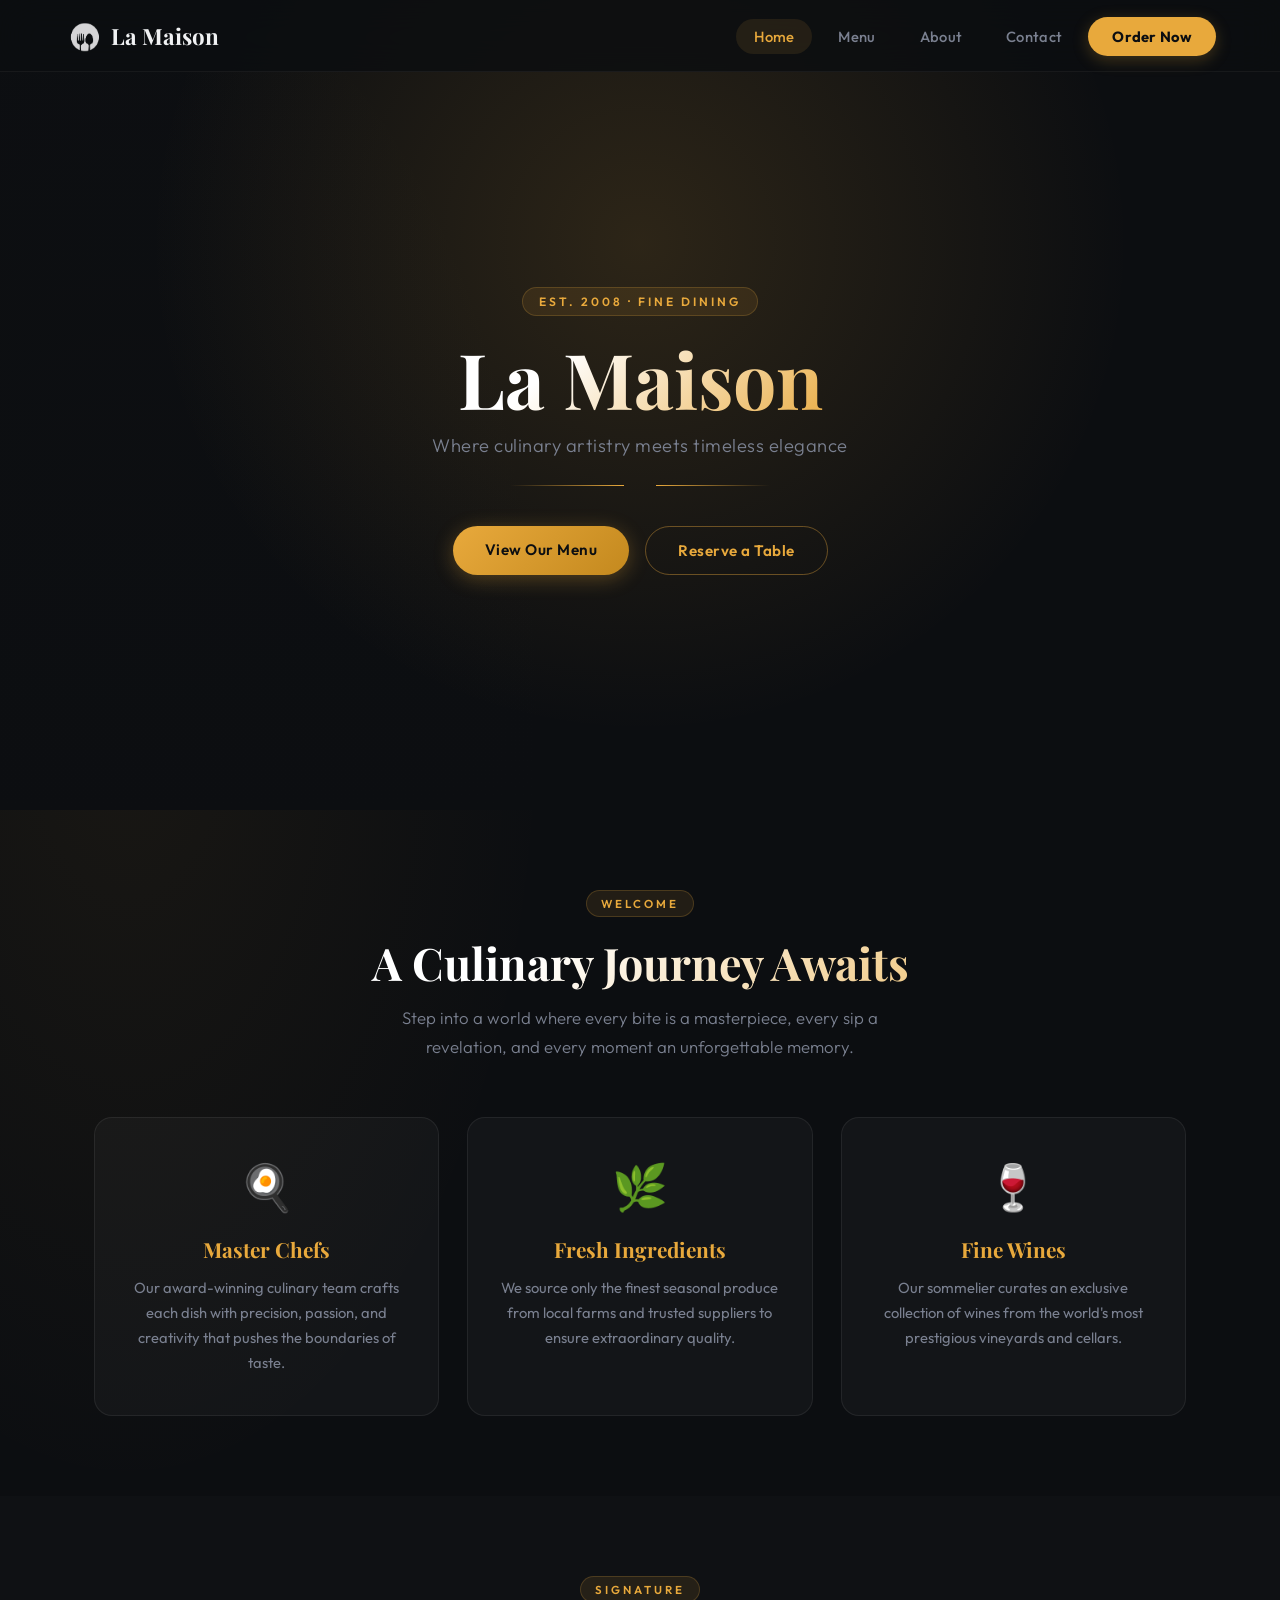
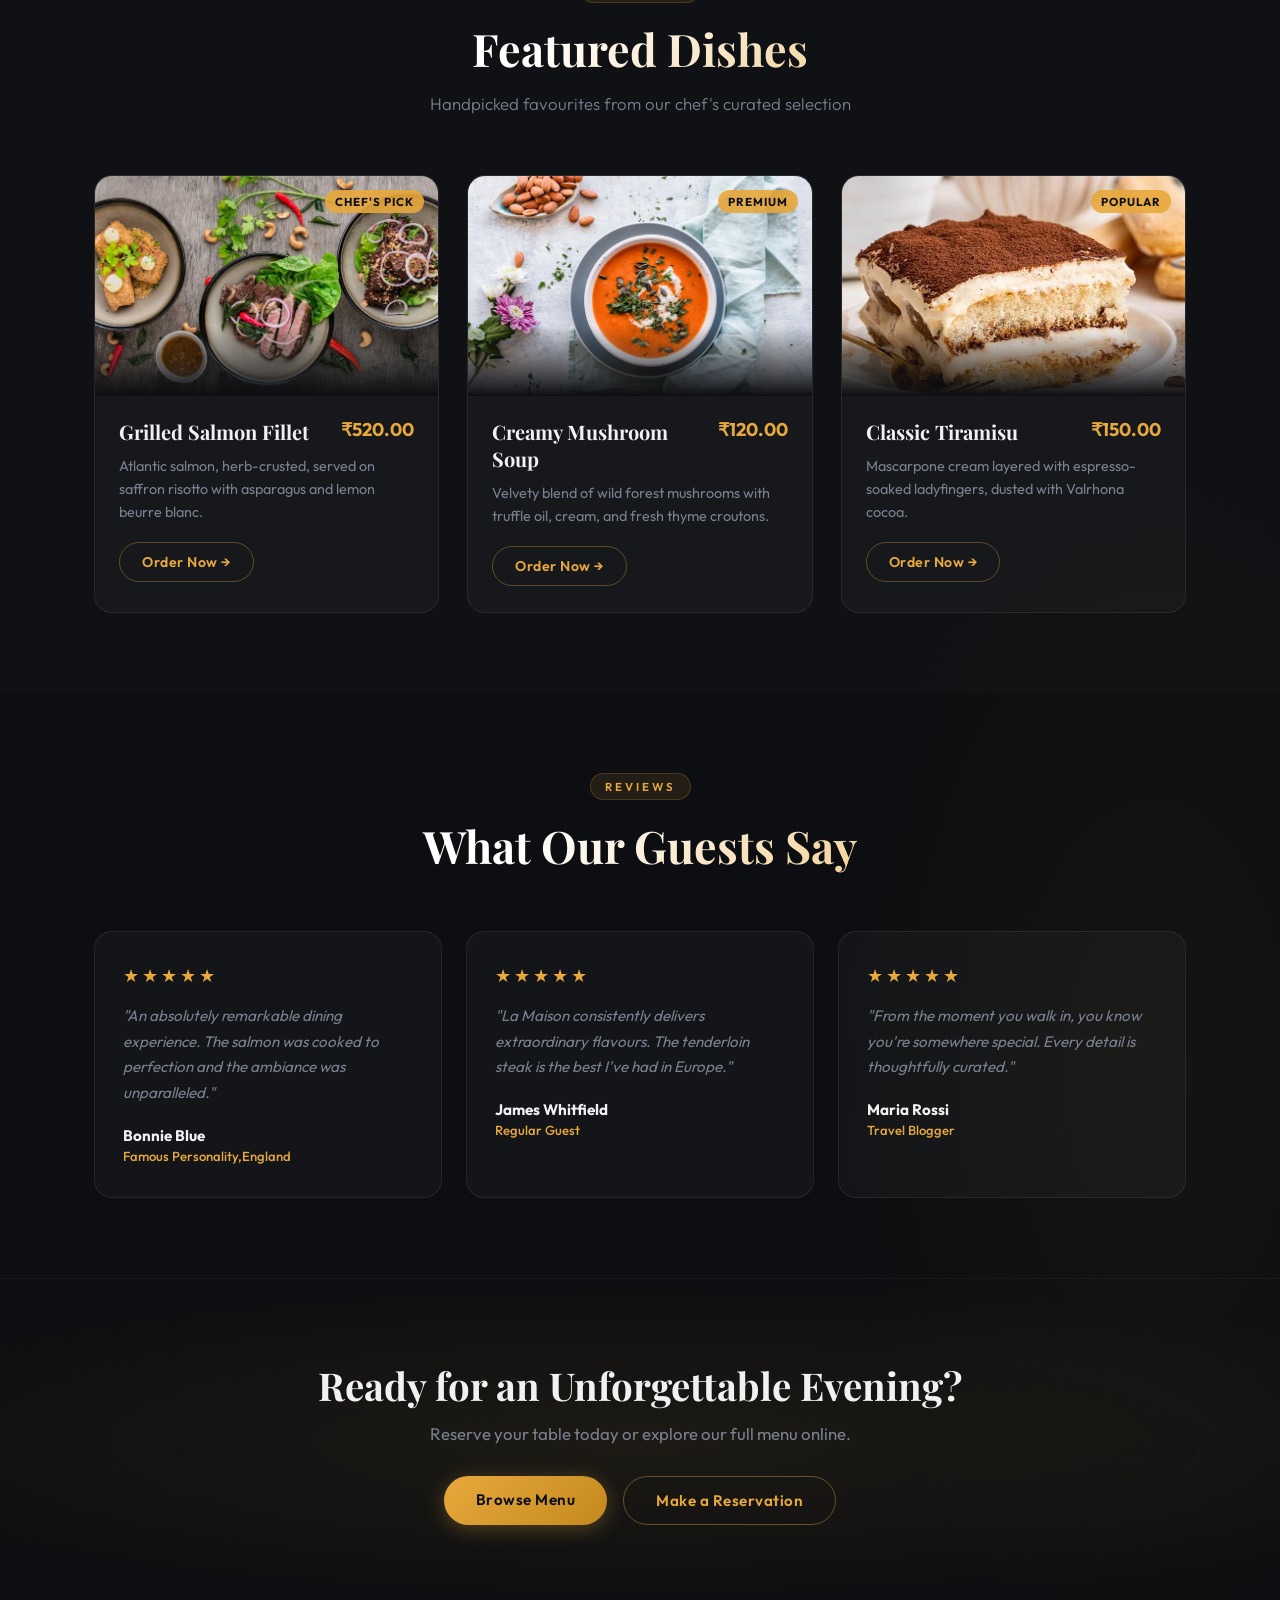
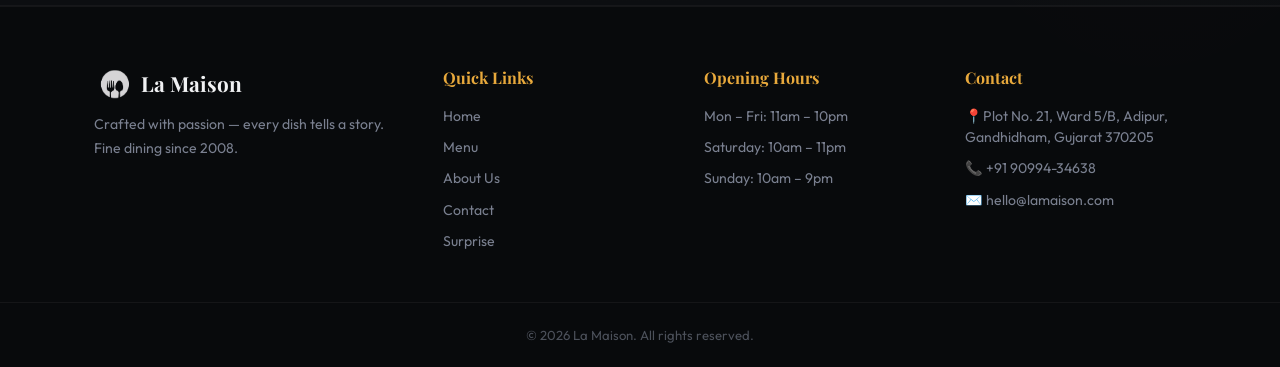
==== index.html @ 88fad2b9 "index.php to index.html" ====
<!DOCTYPE html>
<html lang="en">

<head>
    <meta charset="UTF-8">
    <meta name="viewport" content="width=device-width, initial-scale=1.0">
    <title>La Maison — Fine Dining Restaurant</title>
    <meta name="description"
        content="Welcome to La Maison. Experience exquisite fine dining with crafted dishes, premium ingredients, and an unforgettable atmosphere.">
    <link rel="preconnect" href="https://fonts.googleapis.com">
    <link rel="preconnect" href="https://fonts.gstatic.com" crossorigin>
    <link
        href="https://fonts.googleapis.com/css2?family=Outfit:wght@300;400;500;600;700&family=Playfair+Display:ital,wght@0,500;0,700;1,500&display=swap"
        rel="stylesheet">
    <link rel="stylesheet" href="css/style.css">
</head>

<body>

    <!-- ── Navigation ─────────────────────────────────────────── -->
    <nav class="main-nav">
        <div class="nav-inner">
            <a href="index.html" class="nav-logo">
                <img src="image.svg" alt="La Maison Logo" class="logo-icon">
                <span class="logo-text">La Maison</span>
            </a>

            <!-- Checkbox hack for mobile toggle (no JS) -->
            <input type="checkbox" id="navToggle" class="nav-toggle-checkbox">
            <label for="navToggle" class="nav-toggle-label" aria-label="Toggle menu">
                <span class="hamburger-line"></span>
                <span class="hamburger-line"></span>
                <span class="hamburger-line"></span>
            </label>

            <ul class="nav-links">
                <li><a href="index.html" class="active">Home</a></li>
                <li><a href="menu.php">Menu</a></li>
                <li><a href="about.php">About</a></li>
                <li><a href="contact.php">Contact</a></li>
                <li>
                    <a href="menu.php" class="nav-order-btn">
                        Order Now
                    </a>
                </li>
            </ul>
        </div>
    </nav>

    <!-- ── Hero Section ────────────────────────────────────────── -->
    <section class="hero home-hero">
        <div class="hero-overlay"></div>
        <div class="hero-content">
            <div class="hero-tag">Est. 2008 · Fine Dining</div>
            <h1>La Maison</h1>
            <p class="hero-subtitle">Where culinary artistry meets timeless elegance</p>
            <div class="divider"><span></span></div>
            <div class="hero-cta">
                <a href="menu.php" class="btn btn-primary">View Our Menu</a>
                <a href="contact.php" class="btn btn-outline">Reserve a Table</a>
            </div>
        </div>
    </section>

    <!-- ── Welcome Section ─────────────────────────────────────── -->
    <section class="section welcome-section">
        <div class="container">
            <div class="section-header">
                <span class="section-tag">Welcome</span>
                <h2>A Culinary Journey Awaits</h2>
                <p class="section-subtitle">Step into a world where every bite is a masterpiece, every sip a revelation, and
                    every moment an unforgettable memory.</p>
            </div>

            <div class="features-grid">
                <div class="feature-card">
                    <div class="feature-icon">🍳</div>
                    <h3>Master Chefs</h3>
                    <p>Our award-winning culinary team crafts each dish with precision, passion, and creativity that pushes
                        the boundaries of taste.</p>
                </div>
                <div class="feature-card">
                    <div class="feature-icon">🌿</div>
                    <h3>Fresh Ingredients</h3>
                    <p>We source only the finest seasonal produce from local farms and trusted suppliers to ensure
                        extraordinary quality.</p>
                </div>
                <div class="feature-card">
                    <div class="feature-icon">🍷</div>
                    <h3>Fine Wines</h3>
                    <p>Our sommelier curates an exclusive collection of wines from the world's most prestigious vineyards
                        and cellars.</p>
                </div>
            </div>
        </div>
    </section>

    <!-- ── Featured Dishes ─────────────────────────────────────── -->
    <section class="section featured-section">
        <div class="container">
            <div class="section-header">
                <span class="section-tag">Signature</span>
                <h2>Featured Dishes</h2>
                <p class="section-subtitle">Handpicked favourites from our chef's curated selection</p>
            </div>

            <div class="featured-grid">
                <div class="featured-card">
                    <div class="featured-img-wrap">
                        <img src="Grilled Salmon.jfif"
                            alt="Grilled Salmon Fillet" loading="lazy">
                        <span class="featured-badge">Chef's Pick</span>
                    </div>
                    <div class="featured-body">
                        <div class="featured-meta">
                            <h3>Grilled Salmon Fillet</h3>
                            <span class="featured-price">₹520.00</span>
                        </div>
                        <p>Atlantic salmon, herb-crusted, served on saffron risotto with asparagus and lemon beurre blanc.
                        </p>
                        <a href="menu.php" class="btn btn-small">Order Now →</a>
                    </div>
                </div>

                <div class="featured-card">
                    <div class="featured-img-wrap">
                        <img src="Soup.jfif"
                            alt="Soup" loading="lazy">
                        <span class="featured-badge">Premium</span>
                    </div>
                    <div class="featured-body">
                        <div class="featured-meta">
                            <h3>Creamy Mushroom Soup</h3>
                            <span class="featured-price">₹120.00</span>
                        </div>
                        <p>Velvety blend of wild forest mushrooms with truffle oil, cream, and fresh thyme croutons.</p>
                        <a href="menu.php" class="btn btn-small">Order Now →</a>
                    </div>
                </div>

                <div class="featured-card">
                    <div class="featured-img-wrap">
                        <img src="tiramisu.jfif"
                            alt="Classic Tiramisu" loading="lazy">
                        <span class="featured-badge">Popular</span>
                    </div>
                    <div class="featured-body">
                        <div class="featured-meta">
                            <h3>Classic Tiramisu</h3>
                            <span class="featured-price">₹150.00</span>
                        </div>
                        <p>Mascarpone cream layered with espresso-soaked ladyfingers, dusted with Valrhona cocoa.</p>
                        <a href="menu.php" class="btn btn-small">Order Now →</a>
                    </div>
                </div>
            </div>
        </div>
    </section>

    <!-- ── Testimonials ────────────────────────────────────────── -->
    <section class="section testimonials-section">
        <div class="container">
            <div class="section-header">
                <span class="section-tag">Reviews</span>
                <h2>What Our Guests Say</h2>
            </div>

            <div class="testimonial-grid">
                <div class="testimonial-card">
                    <div class="stars">★★★★★</div>
                    <p>"An absolutely remarkable dining experience. The salmon was cooked to perfection and the ambiance was
                        unparalleled."</p>
                    <div class="testimonial-author">
                        <strong>Bonnie Blue</strong>
                        <span>Famous Personality,England</span>
                    </div>
                </div>
                <div class="testimonial-card">
                    <div class="stars">★★★★★</div>
                    <p>"La Maison consistently delivers extraordinary flavours. The tenderloin steak is the best I've had in
                        Europe."</p>
                    <div class="testimonial-author">
                        <strong>James Whitfield</strong>
                        <span>Regular Guest</span>
                    </div>
                </div>
                <div class="testimonial-card">
                    <div class="stars">★★★★★</div>
                    <p>"From the moment you walk in, you know you're somewhere special. Every detail is thoughtfully
                        curated."</p>
                    <div class="testimonial-author">
                        <strong>Maria Rossi</strong>
                        <span>Travel Blogger</span>
                    </div>
                </div>
            </div>
        </div>
    </section>

    <!-- ── CTA Banner ──────────────────────────────────────────── -->
    <section class="cta-banner">
        <div class="container">
            <h2>Ready for an Unforgettable Evening?</h2>
            <p>Reserve your table today or explore our full menu online.</p>
            <div class="cta-buttons">
                <a href="menu.php" class="btn btn-primary">Browse Menu</a>
                <a href="contact.php" class="btn btn-outline">Make a Reservation</a>
            </div>
        </div>
    </section>

    <!-- ── Footer ─────────────────────────────────────────────── -->
    <footer class="site-footer">
        <div class="footer-inner">
            <div class="footer-col footer-brand">
                <div class="footer-logo">
                    <img src="image.svg" width="100px" height="100px" alt="La Maison Logo" class="logo-icon">
                    <span class="logo-text">La Maison</span>
                </div>
                <p>Crafted with passion — every dish tells a story. Fine dining since 2008.</p>
            </div>

            <div class="footer-col">
                <h4>Quick Links</h4>
                <ul>
                    <li><a href="index.html">Home</a></li>
                    <li><a href="menu.php">Menu</a></li>
                    <li><a href="about.php">About Us</a></li>
                    <li><a href="contact.php">Contact</a></li>
                    <li><a href="surprise.php">Surprise</a></li>
                </ul>
            </div>

            <div class="footer-col">
                <h4>Opening Hours</h4>
                <ul>
                    <li>Mon – Fri: 11am – 10pm</li>
                    <li>Saturday: 10am – 11pm</li>
                    <li>Sunday: 10am – 9pm</li>
                </ul>
            </div>

            <div class="footer-col">
                <h4>Contact</h4>
                <ul>
                    <li>📍Plot No. 21, Ward 5/B, Adipur,<br>Gandhidham, Gujarat 370205</li>
                    <li>📞 +91 90994-34638</li>
                    <li>✉️ hello@lamaison.com</li>
                </ul>
            </div>
        </div>

        <div class="footer-bottom">
            <p>&copy; <span id="current-year">2026</span> La Maison. All rights reserved.</p>
        </div>
    </footer>

    <script>
        document.getElementById('current-year').textContent = new Date().getFullYear();
    </script>
</body>

</html>
---- css/style.css ----
/* ═══════════════════════════════════════════════════════════════
   La Maison — Restaurant Website Stylesheet
   Pure CSS, no JavaScript dependencies
   ═══════════════════════════════════════════════════════════════ */

/* ── Design Tokens ─────────────────────────────────────────── */
:root {
    --bg:           #0c0e11;
    --surface:      #13161b;
    --card-bg:      rgba(255,255,255,0.03);
    --card-border:  rgba(255,255,255,0.07);
    --gold:         #e8a93c;
    --gold-dark:    #c4891e;
    --gold-glow:    rgba(232,169,60,0.18);
    --gold-10:      rgba(232,169,60,0.1);
    --gold-20:      rgba(232,169,60,0.2);
    --text:         #f0f1f3;
    --muted:        #7a8090;
    --success:      #2ed573;
    --error:        #ff4757;
    --radius-card:  18px;
    --radius-btn:   10px;
    --transition:   0.3s cubic-bezier(0.25,0.8,0.25,1);
    --font-body:    'Outfit', sans-serif;
    --font-display: 'Playfair Display', serif;
    --nav-height:   72px;
}

/* ── Reset ─────────────────────────────────────────────────── */
*,*::before,*::after { margin:0; padding:0; box-sizing:border-box; }
html { scroll-behavior: smooth; }

body {
    background-color: var(--bg);
    color: var(--text);
    font-family: var(--font-body);
    min-height: 100vh;
    background-image:
        radial-gradient(ellipse 60% 40% at 10% 20%, rgba(232,169,60,0.06) 0%, transparent 55%),
        radial-gradient(ellipse 50% 35% at 90% 75%, rgba(232,169,60,0.04) 0%, transparent 50%);
}

a { color: inherit; text-decoration: none; }
img { max-width: 100%; display: block; }


/* ═══════════════════════════════════════════════════════════════
   NAVIGATION
   ═══════════════════════════════════════════════════════════════ */

.main-nav {
    position: fixed;
    top: 0; left: 0; right: 0;
    z-index: 500;
    background: rgba(12,14,17,0.82);
    backdrop-filter: blur(20px);
    -webkit-backdrop-filter: blur(20px);
    border-bottom: 1px solid rgba(255,255,255,0.05);
    height: var(--nav-height);
}

.nav-inner {
    max-width: 1200px;
    margin: 0 auto;
    padding: 0 24px;
    height: 100%;
    display: flex;
    align-items: center;
    justify-content: space-between;
}

.nav-logo {
    display: flex;
    align-items: center;
    gap: 10px;
    font-family: var(--font-display);
    font-size: 1.4rem;
    font-weight: 700;
    color: var(--text);
    transition: color var(--transition);
}

.nav-logo .logo-icon {
    height: 32px;
    width: auto;
}

.nav-logo:hover { color: var(--gold); }

/* CSS-only mobile toggle */
.nav-toggle-checkbox { display: none; }

.nav-toggle-label {
    display: none;
    flex-direction: column;
    gap: 5px;
    cursor: pointer;
    padding: 6px;
    z-index: 510;
}

.hamburger-line {
    display: block;
    width: 24px;
    height: 2px;
    background: var(--text);
    transition: var(--transition);
    border-radius: 2px;
}

.nav-links {
    list-style: none;
    display: flex;
    align-items: center;
    gap: 8px;
}

.nav-links a {
    padding: 8px 18px;
    border-radius: 50px;
    font-size: 0.92rem;
    font-weight: 500;
    color: var(--muted);
    transition: var(--transition);
    letter-spacing: 0.3px;
}

.nav-links a:hover {
    color: var(--gold);
    background: rgba(232,169,60,0.06);
}

.nav-links a.active {
    color: var(--gold);
    background: rgba(232,169,60,0.1);
}

.nav-order-btn {
    background: var(--gold) !important;
    color: #0c0e11 !important;
    font-weight: 700 !important;
    padding: 10px 24px !important;
    border-radius: 50px;
    transition: var(--transition);
    box-shadow: 0 4px 16px rgba(232,169,60,0.25);
}

.nav-order-btn:hover {
    background: var(--gold-dark) !important;
    box-shadow: 0 6px 24px rgba(232,169,60,0.4);
    transform: translateY(-1px);
}

/* Mobile nav */
@media (max-width: 768px) {
    .nav-toggle-label { display: flex; }

    .nav-links {
        position: fixed;
        top: 0; right: 0;
        width: 280px;
        height: 100vh;
        background: rgba(19,22,27,0.97);
        backdrop-filter: blur(24px);
        -webkit-backdrop-filter: blur(24px);
        flex-direction: column;
        align-items: stretch;
        padding: 100px 24px 40px;
        gap: 4px;
        border-left: 1px solid rgba(255,255,255,0.06);
        transform: translateX(100%);
        transition: transform 0.35s cubic-bezier(0.4,0,0.2,1);
    }

    .nav-toggle-checkbox:checked ~ .nav-links {
        transform: translateX(0);
    }

    .nav-toggle-checkbox:checked ~ .nav-toggle-label .hamburger-line:nth-child(1) {
        transform: rotate(45deg) translate(5px, 5px);
    }
    .nav-toggle-checkbox:checked ~ .nav-toggle-label .hamburger-line:nth-child(2) {
        opacity: 0;
    }
    .nav-toggle-checkbox:checked ~ .nav-toggle-label .hamburger-line:nth-child(3) {
        transform: rotate(-45deg) translate(5px, -5px);
    }

    .nav-links a {
        padding: 14px 18px;
        border-radius: var(--radius-btn);
        font-size: 1rem;
    }

    .nav-order-btn {
        text-align: center;
        margin-top: 12px;
    }
}


/* ═══════════════════════════════════════════════════════════════
   HERO SECTIONS
   ═══════════════════════════════════════════════════════════════ */

.hero {
    position: relative;
    text-align: center;
    padding: 140px 20px 80px;
    padding-top: calc(var(--nav-height) + 80px);
    overflow: hidden;
}

.hero::before {
    content: '';
    position: absolute;
    inset: 0;
    background:
        radial-gradient(circle 500px at 50% -60px, rgba(232,169,60,0.12), transparent 70%);
    pointer-events: none;
}

.home-hero {
    padding: calc(var(--nav-height) + 100px) 20px 120px;
    background:
        linear-gradient(180deg, rgba(12,14,17,0.3) 0%, var(--bg) 100%),
        url('https://images.unsplash.com/photo-1517248135467-4c7edcad34c4?w=1400&q=60');
    background-size: cover;
    background-position: center;
    min-height: 90vh;
    display: flex;
    flex-direction: column;
    align-items: center;
    justify-content: center;
}

.home-hero::before {
    background:
        radial-gradient(circle 700px at 50% 30%, rgba(232,169,60,0.15), transparent 70%),
        linear-gradient(180deg, rgba(12,14,17,0.65) 0%, rgba(12,14,17,0.9) 100%);
}

.hero-content { position: relative; z-index: 2; }

.hero-tag {
    display: inline-block;
    font-size: 0.75rem;
    font-weight: 600;
    letter-spacing: 3px;
    text-transform: uppercase;
    color: var(--gold);
    background: var(--gold-10);
    border: 1px solid var(--gold-20);
    padding: 6px 16px;
    border-radius: 50px;
    margin-bottom: 20px;
}

.hero h1 {
    font-family: var(--font-display);
    font-size: clamp(2.4rem, 6vw, 4.8rem);
    font-weight: 700;
    line-height: 1.1;
    margin-bottom: 14px;
    background: linear-gradient(135deg, #fff 30%, var(--gold) 100%);
    -webkit-background-clip: text;
    -webkit-text-fill-color: transparent;
    background-clip: text;
}

.hero-subtitle {
    color: var(--muted);
    font-size: 1.15rem;
    font-weight: 300;
    letter-spacing: 0.5px;
    max-width: 520px;
    margin: 0 auto;
}

.divider {
    display: flex;
    align-items: center;
    gap: 16px;
    max-width: 260px;
    margin: 28px auto 0;
}

.divider::before, .divider::after {
    content: '';
    flex: 1;
    height: 1px;
    background: linear-gradient(to right, transparent, var(--gold));
}

.divider::after { background: linear-gradient(to left, transparent, var(--gold)); }
.divider span { font-size: 1.3rem; }

.hero-cta {
    margin-top: 40px;
    display: flex;
    gap: 16px;
    justify-content: center;
    flex-wrap: wrap;
}

.page-hero {
    padding: calc(var(--nav-height) + 60px) 20px 60px;
    min-height: auto;
}


/* ═══════════════════════════════════════════════════════════════
   BUTTONS
   ═══════════════════════════════════════════════════════════════ */

.btn {
    display: inline-block;
    padding: 14px 32px;
    border-radius: 50px;
    font-family: var(--font-body);
    font-size: 0.95rem;
    font-weight: 600;
    letter-spacing: 0.5px;
    cursor: pointer;
    transition: var(--transition);
    border: none;
    text-align: center;
}

.btn-primary {
    background: linear-gradient(135deg, var(--gold) 0%, var(--gold-dark) 100%);
    color: #0c0e11;
    box-shadow: 0 4px 20px rgba(232,169,60,0.3);
}

.btn-primary:hover {
    box-shadow: 0 8px 32px rgba(232,169,60,0.45);
    transform: translateY(-2px);
}

.btn-outline {
    background: transparent;
    color: var(--gold);
    border: 1px solid rgba(232,169,60,0.4);
}

.btn-outline:hover {
    background: rgba(232,169,60,0.08);
    border-color: var(--gold);
}

.btn-small {
    padding: 10px 22px;
    font-size: 0.88rem;
    background: transparent;
    color: var(--gold);
    border: 1px solid rgba(232,169,60,0.35);
    border-radius: 50px;
}

.btn-small:hover {
    background: var(--gold);
    color: #0c0e11;
}

.btn-full { width: 100%; }


/* ═══════════════════════════════════════════════════════════════
   CONTAINERS & SECTIONS
   ═══════════════════════════════════════════════════════════════ */

.container {
    max-width: 1140px;
    margin: 0 auto;
    padding: 0 24px;
}

.section {
    padding: 80px 0;
}

.section-header {
    text-align: center;
    margin-bottom: 56px;
}

.section-tag {
    display: inline-block;
    font-size: 0.72rem;
    font-weight: 600;
    letter-spacing: 3px;
    text-transform: uppercase;
    color: var(--gold);
    background: var(--gold-10);
    border: 1px solid var(--gold-20);
    padding: 5px 14px;
    border-radius: 50px;
    margin-bottom: 16px;
}

.section-header h2 {
    font-family: var(--font-display);
    font-size: clamp(1.8rem, 4vw, 2.8rem);
    font-weight: 700;
    margin-bottom: 12px;
    background: linear-gradient(135deg, #fff 40%, var(--gold) 100%);
    -webkit-background-clip: text;
    -webkit-text-fill-color: transparent;
    background-clip: text;
}

.section-subtitle {
    color: var(--muted);
    font-size: 1.05rem;
    font-weight: 300;
    max-width: 560px;
    margin: 0 auto;
    line-height: 1.7;
}


/* ═══════════════════════════════════════════════════════════════
   HOMEPAGE — FEATURES
   ═══════════════════════════════════════════════════════════════ */

.features-grid {
    display: grid;
    grid-template-columns: repeat(auto-fit, minmax(280px, 1fr));
    gap: 28px;
}

.feature-card {
    background: var(--card-bg);
    border: 1px solid var(--card-border);
    border-radius: var(--radius-card);
    padding: 40px 28px;
    text-align: center;
    transition: var(--transition);
    position: relative;
    overflow: hidden;
}

.feature-card::before {
    content: '';
    position: absolute;
    inset: 0;
    background: linear-gradient(135deg, rgba(232,169,60,0.04), transparent 60%);
    opacity: 0;
    transition: var(--transition);
}

.feature-card:hover {
    transform: translateY(-6px);
    border-color: rgba(232,169,60,0.2);
    box-shadow: 0 16px 40px rgba(0,0,0,0.4);
}

.feature-card:hover::before { opacity: 1; }

.feature-icon {
    font-size: 2.8rem;
    margin-bottom: 20px;
}

.feature-card h3 {
    font-family: var(--font-display);
    font-size: 1.3rem;
    margin-bottom: 12px;
    color: var(--gold);
}

.feature-card p {
    color: var(--muted);
    font-size: 0.92rem;
    line-height: 1.7;
}


/* ═══════════════════════════════════════════════════════════════
   HOMEPAGE — FEATURED DISHES
   ═══════════════════════════════════════════════════════════════ */

.featured-section {
    background: rgba(255,255,255,0.01);
}

.featured-grid {
    display: grid;
    grid-template-columns: repeat(auto-fit, minmax(320px, 1fr));
    gap: 28px;
}

.featured-card {
    background: var(--card-bg);
    border: 1px solid var(--card-border);
    border-radius: var(--radius-card);
    overflow: hidden;
    transition: var(--transition);
}

.featured-card:hover {
    transform: translateY(-8px);
    border-color: rgba(232,169,60,0.25);
    box-shadow: 0 20px 50px rgba(0,0,0,0.45);
}

.featured-img-wrap {
    position: relative;
    overflow: hidden;
}

.featured-img-wrap img {
    width: 100%;
    height: 220px;
    object-fit: cover;
    transition: transform 0.5s ease;
}

.featured-card:hover .featured-img-wrap img { transform: scale(1.05); }

.featured-img-wrap::after {
    content: '';
    position: absolute;
    bottom: 0; left: 0; right: 0;
    height: 70px;
    background: linear-gradient(to top, var(--bg), transparent);
}

.featured-badge {
    position: absolute;
    top: 14px; right: 14px;
    background: rgba(232,169,60,0.9);
    color: #0c0e11;
    font-size: 0.72rem;
    font-weight: 700;
    letter-spacing: 1px;
    text-transform: uppercase;
    padding: 4px 10px;
    border-radius: 50px;
    z-index: 2;
}

.featured-body {
    padding: 22px 24px 26px;
}

.featured-meta {
    display: flex;
    justify-content: space-between;
    align-items: flex-start;
    margin-bottom: 10px;
    gap: 10px;
}

.featured-meta h3 {
    font-family: var(--font-display);
    font-size: 1.25rem;
    font-weight: 700;
}

.featured-price {
    font-size: 1.15rem;
    font-weight: 700;
    color: var(--gold);
    white-space: nowrap;
}

.featured-body p {
    color: var(--muted);
    font-size: 0.9rem;
    line-height: 1.6;
    margin-bottom: 18px;
}


/* ═══════════════════════════════════════════════════════════════
   HOMEPAGE — TESTIMONIALS
   ═══════════════════════════════════════════════════════════════ */

.testimonials-section {
    background: transparent;
}

.testimonial-grid {
    display: grid;
    grid-template-columns: repeat(auto-fit, minmax(300px, 1fr));
    gap: 24px;
}

.testimonial-card {
    background: var(--card-bg);
    border: 1px solid var(--card-border);
    border-radius: var(--radius-card);
    padding: 32px 28px;
    transition: var(--transition);
}

.testimonial-card:hover {
    border-color: rgba(232,169,60,0.2);
    transform: translateY(-4px);
}

.stars {
    color: var(--gold);
    font-size: 1.1rem;
    letter-spacing: 3px;
    margin-bottom: 16px;
}

.testimonial-card p {
    color: var(--muted);
    font-size: 0.95rem;
    line-height: 1.7;
    font-style: italic;
    margin-bottom: 20px;
}

.testimonial-author strong {
    display: block;
    color: var(--text);
    font-size: 0.95rem;
}

.testimonial-author span {
    color: var(--gold);
    font-size: 0.82rem;
    font-weight: 500;
}


/* ═══════════════════════════════════════════════════════════════
   CTA BANNER
   ═══════════════════════════════════════════════════════════════ */

.cta-banner {
    text-align: center;
    padding: 80px 0;
    background:
        radial-gradient(ellipse 70% 50% at 50% 50%, rgba(232,169,60,0.08), transparent);
    border-top: 1px solid rgba(255,255,255,0.04);
    border-bottom: 1px solid rgba(255,255,255,0.04);
}

.cta-banner h2 {
    font-family: var(--font-display);
    font-size: clamp(1.6rem, 3.5vw, 2.4rem);
    margin-bottom: 12px;
}

.cta-banner p {
    color: var(--muted);
    margin-bottom: 32px;
    font-size: 1.05rem;
}

.cta-buttons {
    display: flex;
    gap: 16px;
    justify-content: center;
    flex-wrap: wrap;
}


/* ═══════════════════════════════════════════════════════════════
   TOAST NOTIFICATION
   ═══════════════════════════════════════════════════════════════ */

.toast-wrap {
    position: fixed;
    top: calc(var(--nav-height) + 16px);
    right: 24px;
    z-index: 999;
    display: flex;
    flex-direction: column;
    gap: 12px;
    pointer-events: none;
}

.toast {
    display: flex;
    align-items: center;
    gap: 12px;
    padding: 16px 22px;
    border-radius: 12px;
    font-size: 0.95rem;
    font-weight: 500;
    backdrop-filter: blur(16px);
    -webkit-backdrop-filter: blur(16px);
    box-shadow: 0 8px 32px rgba(0,0,0,0.4);
    animation: slideInRight 0.4s ease-out forwards, fadeOut 0.5s ease-in 3.5s forwards;
    pointer-events: all;
}

.toast.success {
    background: rgba(46,213,115,0.12);
    border: 1px solid rgba(46,213,115,0.3);
    color: var(--success);
}

.toast.error {
    background: rgba(255,71,87,0.12);
    border: 1px solid rgba(255,71,87,0.3);
    color: var(--error);
}

.toast-icon { font-size: 1.3rem; }


/* ═══════════════════════════════════════════════════════════════
   MENU PAGE — CATEGORY TABS
   ═══════════════════════════════════════════════════════════════ */

.center-link-row {
    text-align: center;
    margin-bottom: 32px;
}

.subtle-link {
    color: var(--muted);
    font-size: 0.88rem;
    letter-spacing: 0.5px;
    border: 1px solid rgba(255,255,255,0.07);
    padding: 8px 20px;
    border-radius: 50px;
    transition: var(--transition);
    display: inline-block;
}

.subtle-link:hover {
    color: var(--gold);
    border-color: rgba(232,169,60,0.3);
}

.category-nav {
    display: flex;
    justify-content: center;
    flex-wrap: wrap;
    gap: 10px;
    padding: 0 20px 40px;
}

.cat-btn {
    display: inline-block;
    background: transparent;
    color: var(--muted);
    border: 1px solid rgba(255,255,255,0.08);
    padding: 9px 22px;
    border-radius: 50px;
    font-family: var(--font-body);
    font-size: 0.9rem;
    font-weight: 500;
    cursor: pointer;
    transition: var(--transition);
    letter-spacing: 0.5px;
}

.cat-btn:hover {
    color: var(--gold);
    border-color: rgba(232,169,60,0.35);
    background: rgba(232,169,60,0.06);
}

.cat-btn.active {
    background: var(--gold);
    color: #0c0e11;
    border-color: var(--gold);
    font-weight: 700;
}


/* ═══════════════════════════════════════════════════════════════
   MENU PAGE — CARD GRID
   ═══════════════════════════════════════════════════════════════ */

.menu-container {
    max-width: 1140px;
    margin: 0 auto;
    padding: 0 20px;
    display: grid;
    grid-template-columns: repeat(auto-fill, minmax(300px, 1fr));
    gap: 28px;
    margin-bottom: 60px;
}

.menu-card {
    background: var(--card-bg);
    border: 1px solid var(--card-border);
    border-radius: var(--radius-card);
    overflow: hidden;
    display: flex;
    flex-direction: column;
    transition: var(--transition);
    position: relative;
    backdrop-filter: blur(8px);
    -webkit-backdrop-filter: blur(8px);
    animation: floatIn 0.5s ease-out both;
}

.menu-card::before {
    content: '';
    position: absolute;
    inset: 0;
    border-radius: var(--radius-card);
    background: linear-gradient(135deg, rgba(255,255,255,0.04), transparent 60%);
    pointer-events: none;
    opacity: 0;
    transition: var(--transition);
}

.menu-card:hover {
    transform: translateY(-8px);
    border-color: rgba(232,169,60,0.28);
    box-shadow:
        0 20px 50px rgba(0,0,0,0.45),
        0 0 0 1px rgba(232,169,60,0.12),
        0 0 30px rgba(232,169,60,0.08);
}

.menu-card:hover::before { opacity: 1; }

.menu-card:nth-child(1)  { animation-delay: 0.05s; }
.menu-card:nth-child(2)  { animation-delay: 0.10s; }
.menu-card:nth-child(3)  { animation-delay: 0.15s; }
.menu-card:nth-child(4)  { animation-delay: 0.20s; }
.menu-card:nth-child(5)  { animation-delay: 0.25s; }
.menu-card:nth-child(6)  { animation-delay: 0.30s; }
.menu-card:nth-child(7)  { animation-delay: 0.35s; }
.menu-card:nth-child(8)  { animation-delay: 0.40s; }
.menu-card:nth-child(9)  { animation-delay: 0.45s; }
.menu-card:nth-child(10) { animation-delay: 0.50s; }

.card-img {
    width: 100%;
    height: 210px;
    object-fit: cover;
    object-position: center;
    display: block;
    transition: transform 0.5s ease;
}

.menu-card:hover .card-img { transform: scale(1.04); }

.img-wrapper {
    overflow: hidden;
    position: relative;
    flex-shrink: 0;
}

.img-wrapper::after {
    content: '';
    position: absolute;
    bottom: 0; left: 0; right: 0;
    height: 70px;
    background: linear-gradient(to top, var(--bg), transparent);
}

.badge {
    position: absolute;
    top: 14px; right: 14px;
    background: rgba(232,169,60,0.9);
    color: #0c0e11;
    font-size: 0.72rem;
    font-weight: 700;
    letter-spacing: 1px;
    text-transform: uppercase;
    padding: 4px 10px;
    border-radius: 50px;
    backdrop-filter: blur(6px);
    z-index: 2;
}

.card-body {
    padding: 22px 24px 24px;
    display: flex;
    flex-direction: column;
    flex: 1;
}

.card-meta {
    display: flex;
    justify-content: space-between;
    align-items: flex-start;
    margin-bottom: 10px;
    gap: 10px;
}

.card-title {
    font-family: var(--font-display);
    font-size: 1.3rem;
    font-weight: 700;
    line-height: 1.2;
    flex: 1;
}

.card-price {
    font-size: 1.2rem;
    font-weight: 700;
    color: var(--gold);
    white-space: nowrap;
}

.card-desc {
    color: var(--muted);
    font-size: 0.9rem;
    line-height: 1.6;
    margin-bottom: 22px;
    flex: 1;
}

.card-actions {
    margin-top: auto;
}

.card-actions form {
    display: inline;
}


/* ── Add to Order Button ───────────────────────────────────── */

.add-btn {
    width: 100%;
    padding: 13px;
    background: transparent;
    border: 1px solid rgba(232,169,60,0.4);
    border-radius: var(--radius-btn);
    color: var(--gold);
    font-family: var(--font-body);
    font-size: 0.95rem;
    font-weight: 600;
    letter-spacing: 0.5px;
    cursor: pointer;
    transition: var(--transition);
    display: flex;
    align-items: center;
    justify-content: center;
    gap: 8px;
}

.add-btn:hover {
    background: var(--gold);
    color: #0c0e11;
    border-color: var(--gold);
    box-shadow: 0 4px 20px rgba(232,169,60,0.35);
}

.add-btn:active { transform: scale(0.97); }


/* ── Quantity Controls (for items in cart) ──────────────────── */

.qty-controls {
    display: flex;
    align-items: center;
    justify-content: center;
    gap: 0;
    border: 1px solid rgba(46,213,115,0.35);
    border-radius: var(--radius-btn);
    overflow: hidden;
    background: rgba(46,213,115,0.06);
}

.qty-btn {
    width: 44px;
    height: 44px;
    background: transparent;
    border: none;
    color: var(--success);
    font-size: 1.2rem;
    font-weight: 700;
    cursor: pointer;
    transition: var(--transition);
    font-family: var(--font-body);
}

.qty-btn:hover {
    background: rgba(46,213,115,0.15);
}

.qty-display {
    min-width: 40px;
    text-align: center;
    font-size: 1.05rem;
    font-weight: 700;
    color: var(--success);
    border-left: 1px solid rgba(46,213,115,0.2);
    border-right: 1px solid rgba(46,213,115,0.2);
    padding: 10px 8px;
}


/* ═══════════════════════════════════════════════════════════════
   MENU PAGE — CART SUMMARY PANEL
   ═══════════════════════════════════════════════════════════════ */

.cart-summary {
    position: fixed;
    bottom: 24px;
    left: 50%;
    transform: translateX(-50%);
    z-index: 100;
    width: min(560px, calc(100vw - 40px));
}

.cart-summary-inner {
    background: rgba(19,22,27,0.92);
    border: 1px solid rgba(232,169,60,0.25);
    border-radius: 16px;
    backdrop-filter: blur(24px);
    -webkit-backdrop-filter: blur(24px);
    box-shadow: 0 20px 60px rgba(0,0,0,0.6), 0 0 0 1px rgba(255,255,255,0.04);
    overflow: hidden;
    padding: 20px 24px;
}

.cart-info {
    display: flex;
    align-items: center;
    gap: 14px;
    margin-bottom: 16px;
    padding-bottom: 14px;
    border-bottom: 1px solid rgba(255,255,255,0.06);
}

.cart-count-badge {
    background: var(--gold);
    color: #0c0e11;
    font-size: 0.8rem;
    font-weight: 700;
    min-width: 28px;
    height: 28px;
    border-radius: 50%;
    display: flex;
    align-items: center;
    justify-content: center;
}

.cart-label {
    font-weight: 600;
    font-size: 1rem;
    flex: 1;
}

.cart-total {
    font-size: 1.15rem;
    font-weight: 700;
    color: var(--gold);
}

.cart-items-list {
    list-style: none;
    margin: 0 0 16px;
}

.cart-items-list li {
    display: flex;
    justify-content: space-between;
    align-items: center;
    padding: 7px 0;
    border-bottom: 1px solid rgba(255,255,255,0.04);
    font-size: 0.9rem;
    gap: 10px;
}

.cart-items-list li:last-child { border-bottom: none; }

.cart-item-name {
    flex: 1;
    color: var(--text);
}

.cart-item-qty {
    color: var(--muted);
    font-size: 0.85rem;
    min-width: 30px;
    text-align: center;
}

.cart-item-price {
    color: var(--gold);
    font-weight: 600;
    white-space: nowrap;
    min-width: 65px;
    text-align: right;
}


/* ── Order Form ────────────────────────────────────────────── */

.order-form {
    display: flex;
    flex-direction: column;
    gap: 10px;
}

.order-input {
    background: rgba(255,255,255,0.05);
    border: 1px solid rgba(255,255,255,0.08);
    border-radius: 8px;
    color: var(--text);
    font-family: var(--font-body);
    font-size: 0.95rem;
    padding: 12px 16px;
    outline: none;
    width: 100%;
    transition: border-color 0.2s;
}

.order-input::placeholder { color: var(--muted); }
.order-input:focus { border-color: rgba(232,169,60,0.4); }

.submit-btn {
    background: linear-gradient(135deg, var(--gold) 0%, var(--gold-dark) 100%);
    color: #0c0e11;
    border: none;
    border-radius: var(--radius-btn);
    padding: 14px;
    font-family: var(--font-body);
    font-size: 1rem;
    font-weight: 700;
    cursor: pointer;
    letter-spacing: 0.5px;
    transition: var(--transition);
    box-shadow: 0 4px 18px rgba(232,169,60,0.3);
}

.submit-btn:hover {
    box-shadow: 0 6px 26px rgba(232,169,60,0.45);
    transform: translateY(-1px);
}

.submit-btn:active { transform: scale(0.98); }

.clear-form {
    margin-top: 8px;
}

.clear-btn {
    width: 100%;
    background: transparent;
    border: 1px solid rgba(255,71,87,0.25);
    border-radius: var(--radius-btn);
    color: var(--error);
    font-family: var(--font-body);
    font-size: 0.85rem;
    font-weight: 500;
    padding: 10px;
    cursor: pointer;
    transition: var(--transition);
    opacity: 0.7;
}

.clear-btn:hover {
    background: rgba(255,71,87,0.08);
    opacity: 1;
}


/* ═══════════════════════════════════════════════════════════════
   ABOUT PAGE
   ═══════════════════════════════════════════════════════════════ */

.about-story-grid {
    display: grid;
    grid-template-columns: 1fr 1fr;
    gap: 48px;
    align-items: center;
}

.about-story-grid.reverse .about-story-text { order: -1; }

.about-story-img img {
    border-radius: var(--radius-card);
    width: 100%;
    height: 420px;
    object-fit: cover;
    border: 1px solid var(--card-border);
}

.about-story-text .section-tag {
    margin-bottom: 16px;
}

.about-story-text h2 {
    font-family: var(--font-display);
    font-size: clamp(1.6rem, 3vw, 2.2rem);
    margin-bottom: 20px;
    background: linear-gradient(135deg, #fff 40%, var(--gold) 100%);
    -webkit-background-clip: text;
    -webkit-text-fill-color: transparent;
    background-clip: text;
}

.about-story-text p {
    color: var(--muted);
    font-size: 0.95rem;
    line-height: 1.8;
    margin-bottom: 14px;
}

/* Values */
.values-section {
    background: rgba(255,255,255,0.01);
}

.values-grid {
    display: grid;
    grid-template-columns: repeat(auto-fit, minmax(240px, 1fr));
    gap: 24px;
}

.value-card {
    background: var(--card-bg);
    border: 1px solid var(--card-border);
    border-radius: var(--radius-card);
    padding: 36px 28px;
    transition: var(--transition);
}

.value-card:hover {
    border-color: rgba(232,169,60,0.2);
    transform: translateY(-4px);
}

.value-number {
    font-family: var(--font-display);
    font-size: 2.4rem;
    font-weight: 700;
    color: rgba(232,169,60,0.2);
    margin-bottom: 14px;
    line-height: 1;
}

.value-card h3 {
    font-family: var(--font-display);
    font-size: 1.15rem;
    color: var(--gold);
    margin-bottom: 10px;
}

.value-card p {
    color: var(--muted);
    font-size: 0.9rem;
    line-height: 1.7;
}


/* ═══════════════════════════════════════════════════════════════
   CONTACT PAGE
   ═══════════════════════════════════════════════════════════════ */

.contact-grid {
    display: grid;
    grid-template-columns: 1fr 1.4fr;
    gap: 48px;
    align-items: start;
}

.contact-info {
    display: flex;
    flex-direction: column;
    gap: 16px;
}

.contact-info-card {
    background: var(--card-bg);
    border: 1px solid var(--card-border);
    border-radius: var(--radius-card);
    padding: 28px 24px;
    transition: var(--transition);
}

.contact-info-card:hover {
    border-color: rgba(232,169,60,0.2);
    transform: translateY(-3px);
}

.contact-icon {
    font-size: 1.8rem;
    margin-bottom: 12px;
}

.contact-info-card h3 {
    font-family: var(--font-display);
    font-size: 1.1rem;
    color: var(--gold);
    margin-bottom: 6px;
}

.contact-info-card p {
    color: var(--muted);
    font-size: 0.92rem;
    line-height: 1.7;
}

/* Contact Form */
.contact-form-wrap {
    background: var(--card-bg);
    border: 1px solid var(--card-border);
    border-radius: var(--radius-card);
    padding: 40px 36px;
}

.contact-form-wrap h2 {
    font-family: var(--font-display);
    font-size: 1.6rem;
    margin-bottom: 8px;
    background: linear-gradient(135deg, #fff 40%, var(--gold) 100%);
    -webkit-background-clip: text;
    -webkit-text-fill-color: transparent;
    background-clip: text;
}

.form-subtitle {
    color: var(--muted);
    font-size: 0.92rem;
    margin-bottom: 28px;
}

.form-error-msg {
    background: rgba(255,71,87,0.1);
    border: 1px solid rgba(255,71,87,0.3);
    color: var(--error);
    padding: 12px 18px;
    border-radius: 8px;
    font-size: 0.9rem;
    margin-bottom: 20px;
}

.form-success {
    text-align: center;
    padding: 40px 20px;
}

.success-icon { font-size: 3rem; display: block; margin-bottom: 16px; }

.form-success h3 {
    font-family: var(--font-display);
    font-size: 1.5rem;
    margin-bottom: 12px;
    color: var(--success);
}

.form-success p {
    color: var(--muted);
    line-height: 1.7;
}

.contact-form {
    display: flex;
    flex-direction: column;
    gap: 18px;
}

.form-row {
    display: grid;
    grid-template-columns: 1fr 1fr;
    gap: 16px;
}

.form-group {
    display: flex;
    flex-direction: column;
    gap: 6px;
}

.form-group label {
    font-size: 0.82rem;
    font-weight: 600;
    letter-spacing: 0.5px;
    color: var(--muted);
    text-transform: uppercase;
}

.form-group input,
.form-group textarea {
    background: rgba(255,255,255,0.04);
    border: 1px solid rgba(255,255,255,0.08);
    border-radius: 8px;
    color: var(--text);
    font-family: var(--font-body);
    font-size: 0.95rem;
    padding: 12px 16px;
    outline: none;
    transition: border-color 0.2s;
    width: 100%;
}

.form-group input::placeholder,
.form-group textarea::placeholder { color: rgba(122,128,144,0.6); }

.form-group input:focus,
.form-group textarea:focus { border-color: rgba(232,169,60,0.4); }

.form-group textarea { resize: vertical; min-height: 100px; }

/* Map placeholder */
.map-section { padding: 0 0 80px; }

.map-placeholder {
    max-width: 1140px;
    margin: 0 auto;
    padding: 60px 20px;
    background: var(--card-bg);
    border: 1px solid var(--card-border);
    border-radius: var(--radius-card);
    text-align: center;
    margin-left: auto;
    margin-right: auto;
}

.map-placeholder span { font-size: 3rem; display: block; margin-bottom: 12px; }
.map-placeholder p { color: var(--muted); font-size: 1rem; }


/* ═══════════════════════════════════════════════════════════════
   ORDERS PAGE
   ═══════════════════════════════════════════════════════════════ */

.page-wrap {
    max-width: 900px;
    margin: 0 auto;
    padding: 20px 20px 80px;
}

.back-link {
    display: inline-flex;
    align-items: center;
    gap: 8px;
    color: var(--gold);
    font-size: 0.95rem;
    font-weight: 500;
    margin-bottom: 36px;
    transition: gap 0.2s;
}

.back-link:hover { gap: 12px; }

.orders-table-wrap {
    background: var(--card-bg);
    border: 1px solid var(--card-border);
    border-radius: var(--radius-card);
    overflow: hidden;
    backdrop-filter: blur(8px);
}

table {
    width: 100%;
    border-collapse: collapse;
    font-size: 0.92rem;
}

thead th {
    background: rgba(232,169,60,0.08);
    color: var(--gold);
    font-weight: 600;
    padding: 16px 20px;
    text-align: left;
    font-size: 0.82rem;
    letter-spacing: 1px;
    text-transform: uppercase;
    border-bottom: 1px solid rgba(255,255,255,0.06);
}

tbody tr {
    border-bottom: 1px solid rgba(255,255,255,0.04);
    transition: background 0.2s;
}

tbody tr:last-child { border-bottom: none; }
tbody tr:hover { background: rgba(255,255,255,0.03); }

tbody td {
    padding: 14px 20px;
    color: var(--muted);
    vertical-align: top;
}

tbody td:first-child { color: var(--text); font-weight: 500; }
.td-price { color: var(--gold) !important; font-weight: 700; }
.td-items { line-height: 1.6; white-space: pre-line; }

.empty-state {
    text-align: center;
    padding: 60px 20px;
    color: var(--muted);
}

.empty-state span { font-size: 3rem; display: block; margin-bottom: 16px; }


/* ═══════════════════════════════════════════════════════════════
   FOOTER
   ═══════════════════════════════════════════════════════════════ */

.site-footer {
    background: rgba(0,0,0,0.3);
    border-top: 1px solid rgba(255,255,255,0.05);
    padding: 60px 0 0;
    margin-top: 0;
}

.footer-inner {
    max-width: 1140px;
    margin: 0 auto;
    padding: 0 24px;
    display: grid;
    grid-template-columns: 1.4fr 1fr 1fr 1fr;
    gap: 40px;
}

.footer-logo {
    display: flex;
    align-items: center;
    gap: 10px;
    font-family: var(--font-display);
    font-size: 1.3rem;
    font-weight: 700;
    margin-bottom: 14px;
}

.footer-logo .logo-icon { 
    height: 32px;
    width: auto;
}

.footer-brand p {
    color: var(--muted);
    font-size: 0.88rem;
    line-height: 1.7;
}

.footer-col h4 {
    font-family: var(--font-display);
    font-size: 1rem;
    color: var(--gold);
    margin-bottom: 18px;
    font-weight: 700;
}

.footer-col ul {
    list-style: none;
}

.footer-col li {
    color: var(--muted);
    font-size: 0.88rem;
    margin-bottom: 10px;
    line-height: 1.5;
}

.footer-col li a {
    color: var(--muted);
    transition: color 0.2s;
}

.footer-col li a:hover { color: var(--gold); }

.footer-bottom {
    border-top: 1px solid rgba(255,255,255,0.05);
    text-align: center;
    padding: 24px;
    margin-top: 40px;
}

.footer-bottom p {
    color: rgba(122,128,144,0.6);
    font-size: 0.82rem;
}


/* ═══════════════════════════════════════════════════════════════
   ANIMATIONS
   ═══════════════════════════════════════════════════════════════ */

@keyframes slideInRight {
    from { opacity: 0; transform: translateX(40px); }
    to   { opacity: 1; transform: translateX(0); }
}

@keyframes fadeOut {
    from { opacity: 1; }
    to   { opacity: 0; pointer-events: none; }
}

@keyframes floatIn {
    from { opacity: 0; transform: translateY(20px); }
    to   { opacity: 1; transform: translateY(0); }
}


/* ═══════════════════════════════════════════════════════════════
   RESPONSIVE
   ═══════════════════════════════════════════════════════════════ */

@media (max-width: 900px) {
    .footer-inner {
        grid-template-columns: 1fr 1fr;
    }

    .about-story-grid {
        grid-template-columns: 1fr;
    }

    .about-story-grid.reverse .about-story-text { order: 0; }

    .about-story-img img { height: 300px; }

    .contact-grid {
        grid-template-columns: 1fr;
    }
}

@media (max-width: 640px) {
    .hero { padding: calc(var(--nav-height) + 40px) 20px 50px; }
    .home-hero { padding: calc(var(--nav-height) + 60px) 20px 60px; min-height: 80vh; }

    .menu-container { grid-template-columns: 1fr; }

    .section { padding: 50px 0; }

    .form-row { grid-template-columns: 1fr; }

    .footer-inner { grid-template-columns: 1fr; gap: 28px; }

    .cart-summary { bottom: 12px; }

    .contact-form-wrap { padding: 28px 20px; }

    .hero-cta { flex-direction: column; align-items: center; }
    .hero-cta .btn { width: 100%; max-width: 280px; }

    .featured-grid { grid-template-columns: 1fr; }
}
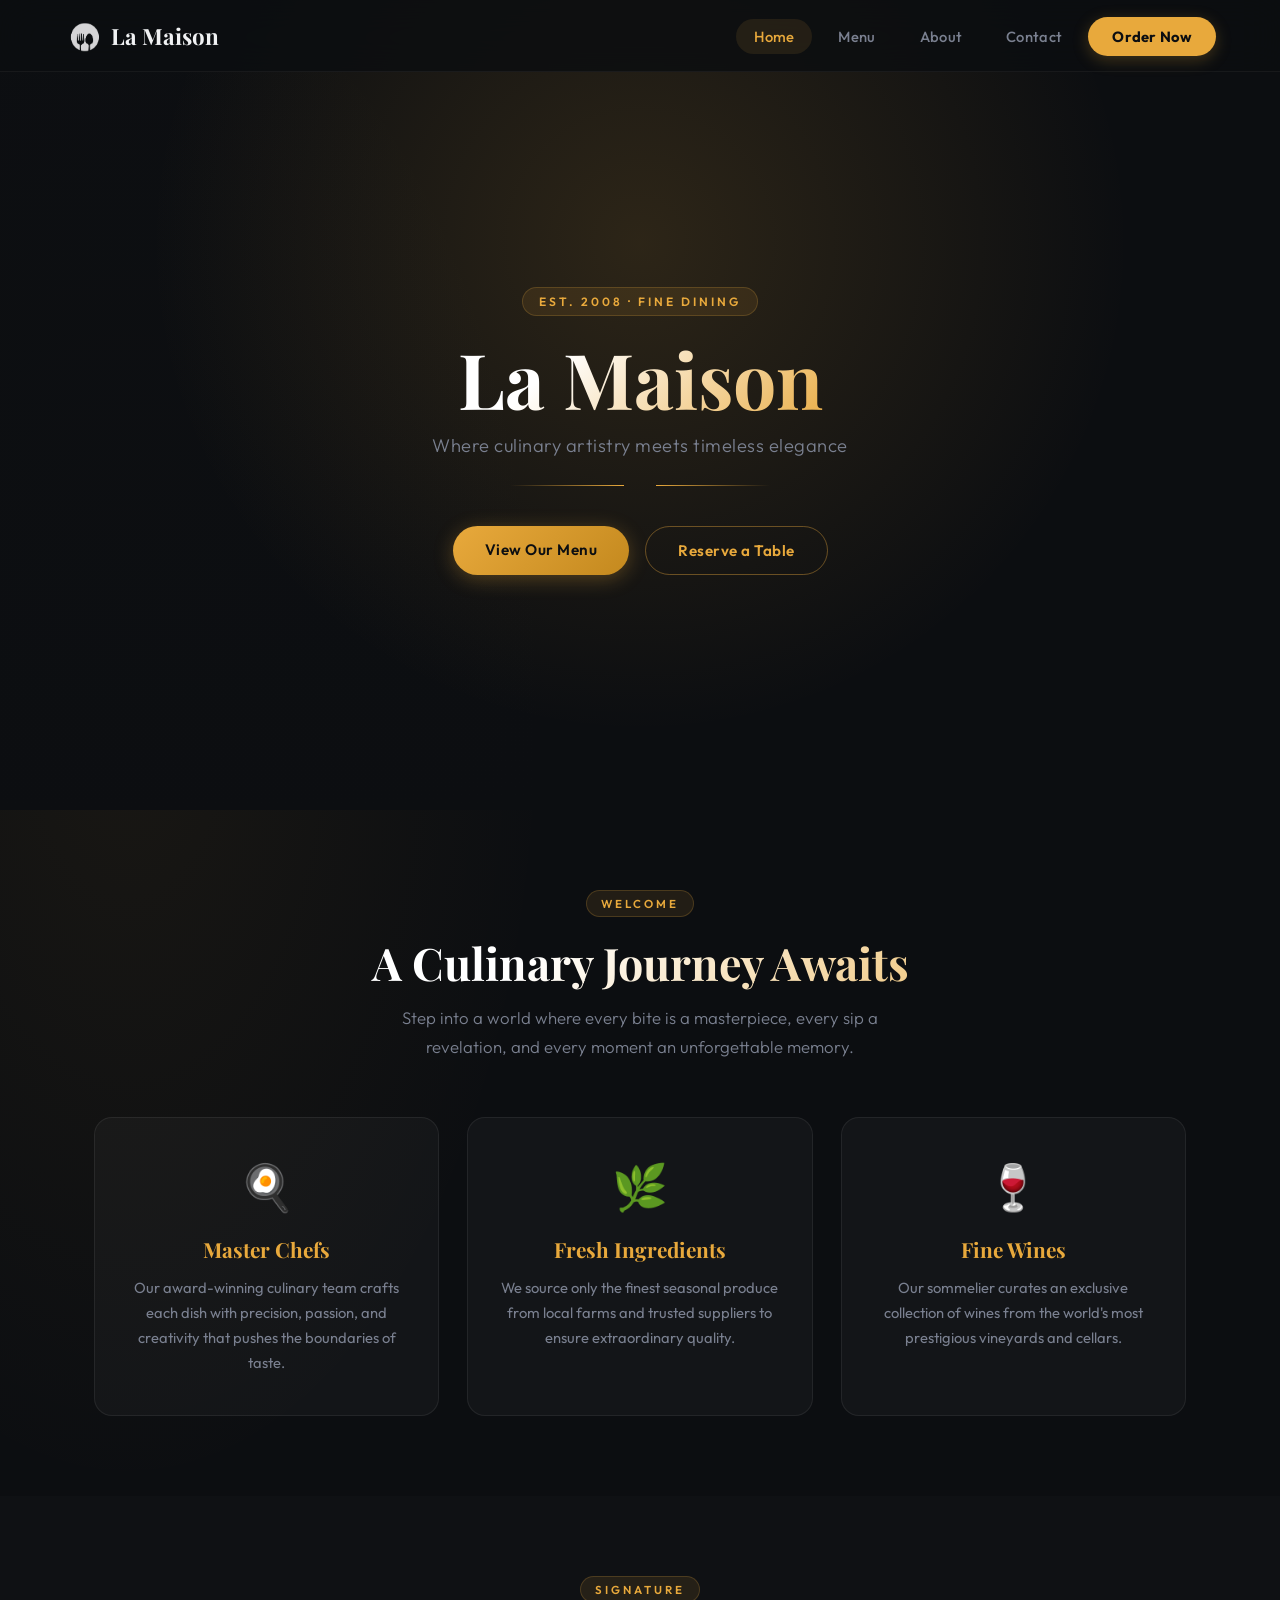
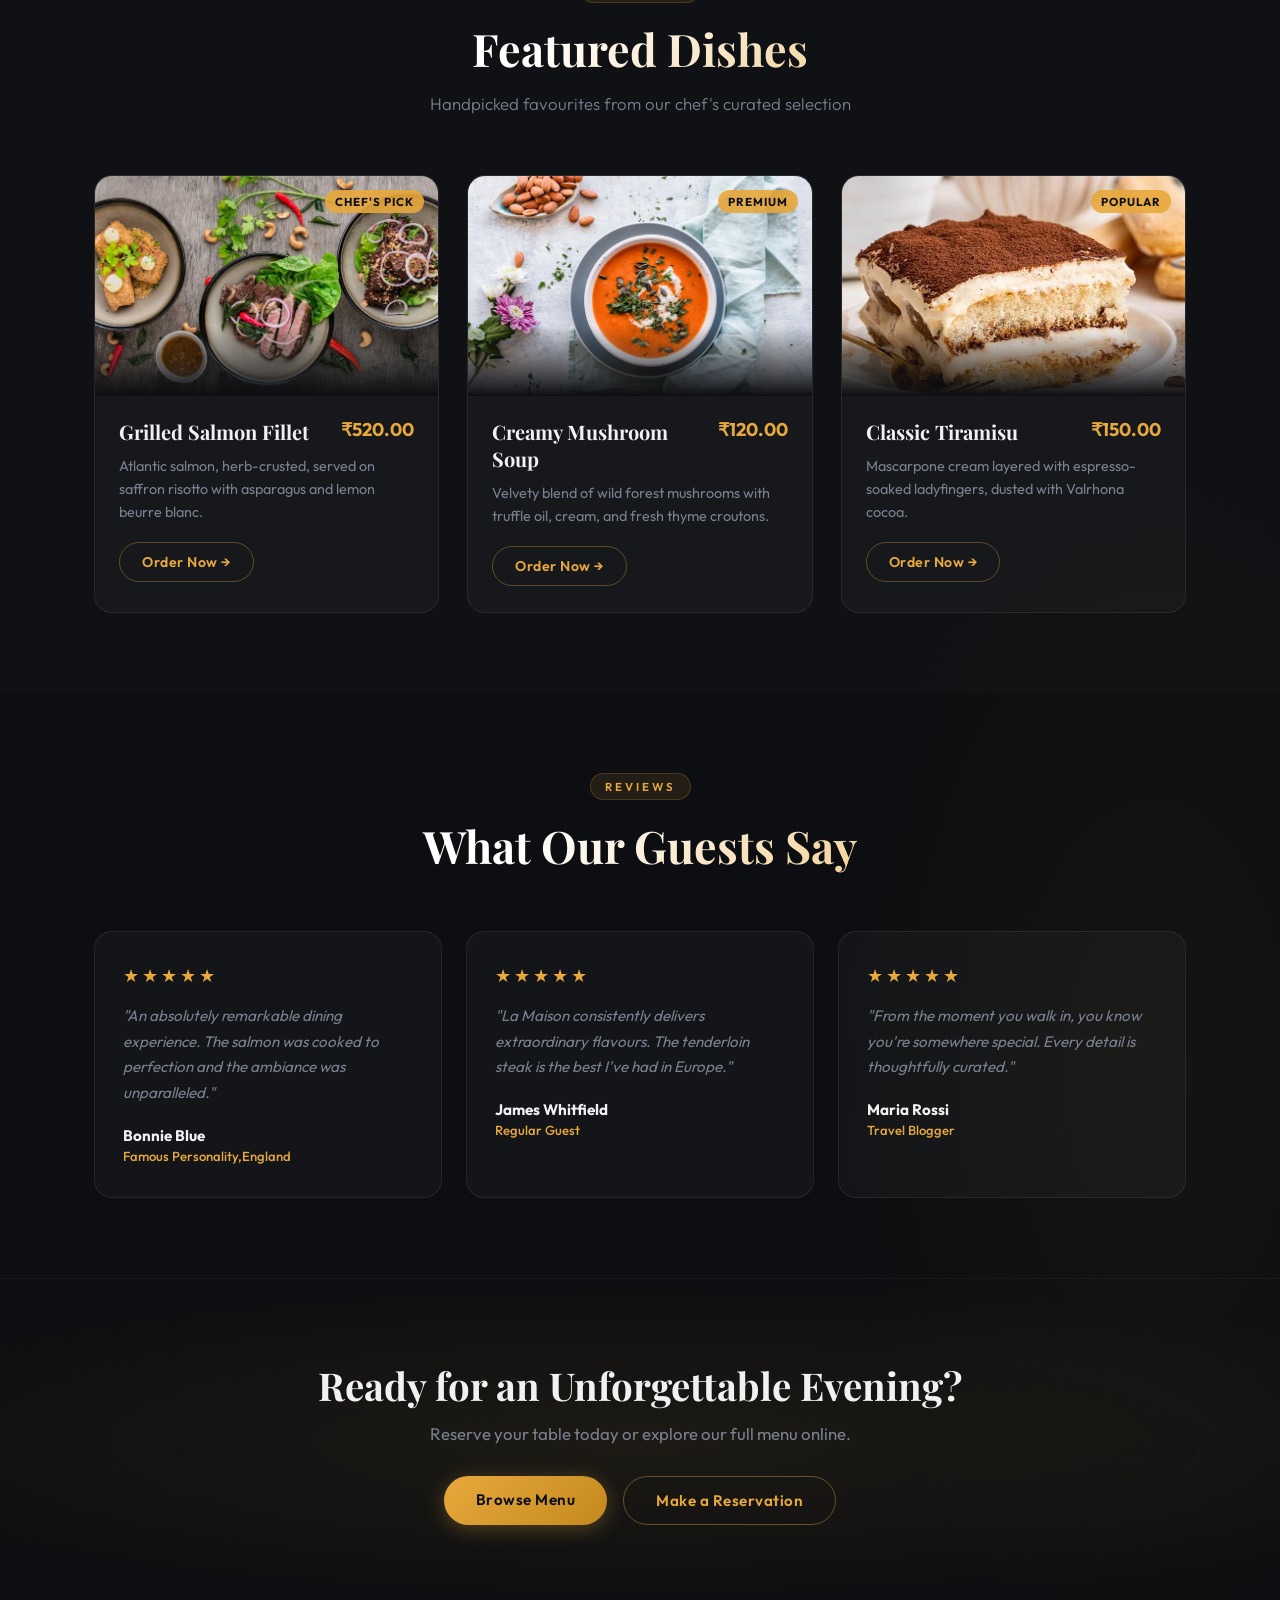
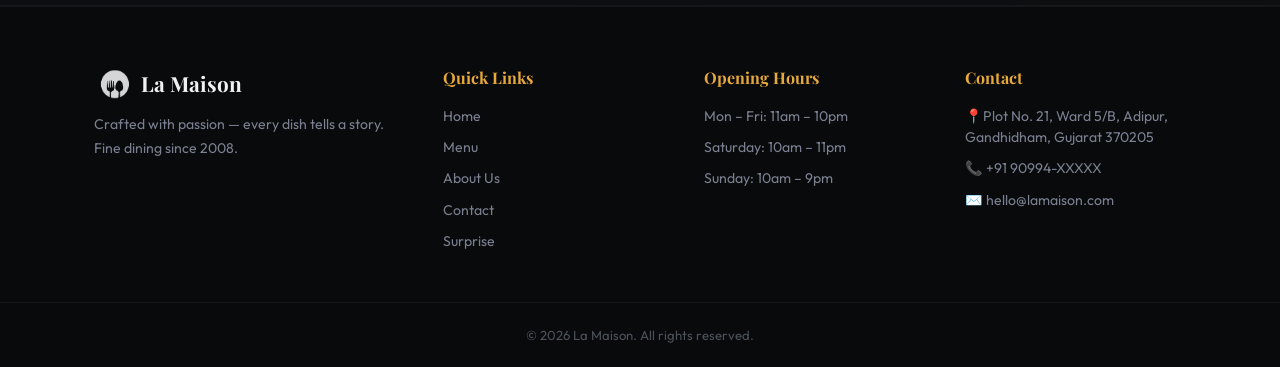
==== commit c09c65f0: "added comments for easier code management" ====
--- a/index.html
+++ b/index.html
@@ -21,7 +21,7 @@
     <nav class="main-nav">
         <div class="nav-inner">
             <a href="index.html" class="nav-logo">
-                <img src="image.svg" alt="La Maison Logo" class="logo-icon">
+                <img src="Image_Content/image.svg" alt="La Maison Logo" class="logo-icon">
                 <span class="logo-text">La Maison</span>
             </a>
 
@@ -35,11 +35,11 @@
 
             <ul class="nav-links">
                 <li><a href="index.html" class="active">Home</a></li>
-                <li><a href="menu.php">Menu</a></li>
-                <li><a href="about.php">About</a></li>
-                <li><a href="contact.php">Contact</a></li>
+                <li><a href="Backend/menu.php">Menu</a></li>
+                <li><a href="Frontend/about.php">About</a></li>
+                <li><a href="Frontend/contact.php">Contact</a></li>
                 <li>
-                    <a href="menu.php" class="nav-order-btn">
+                    <a href="Backend/menu.php" class="nav-order-btn">
                         Order Now
                     </a>
                 </li>
@@ -56,8 +56,8 @@
             <p class="hero-subtitle">Where culinary artistry meets timeless elegance</p>
             <div class="divider"><span></span></div>
             <div class="hero-cta">
-                <a href="menu.php" class="btn btn-primary">View Our Menu</a>
-                <a href="contact.php" class="btn btn-outline">Reserve a Table</a>
+                <a href="Backend/menu.php" class="btn btn-primary">View Our Menu</a>
+                <a href="Frontend/contact.php" class="btn btn-outline">Reserve a Table</a>
             </div>
         </div>
     </section>
@@ -68,7 +68,8 @@
             <div class="section-header">
                 <span class="section-tag">Welcome</span>
                 <h2>A Culinary Journey Awaits</h2>
-                <p class="section-subtitle">Step into a world where every bite is a masterpiece, every sip a revelation, and
+                <p class="section-subtitle">Step into a world where every bite is a masterpiece, every sip a revelation,
+                    and
                     every moment an unforgettable memory.</p>
             </div>
 
@@ -76,7 +77,8 @@
                 <div class="feature-card">
                     <div class="feature-icon">🍳</div>
                     <h3>Master Chefs</h3>
-                    <p>Our award-winning culinary team crafts each dish with precision, passion, and creativity that pushes
+                    <p>Our award-winning culinary team crafts each dish with precision, passion, and creativity that
+                        pushes
                         the boundaries of taste.</p>
                 </div>
                 <div class="feature-card">
@@ -88,7 +90,8 @@
                 <div class="feature-card">
                     <div class="feature-icon">🍷</div>
                     <h3>Fine Wines</h3>
-                    <p>Our sommelier curates an exclusive collection of wines from the world's most prestigious vineyards
+                    <p>Our sommelier curates an exclusive collection of wines from the world's most prestigious
+                        vineyards
                         and cellars.</p>
                 </div>
             </div>
@@ -107,8 +110,7 @@
             <div class="featured-grid">
                 <div class="featured-card">
                     <div class="featured-img-wrap">
-                        <img src="Grilled Salmon.jfif"
-                            alt="Grilled Salmon Fillet" loading="lazy">
+                        <img src="Image_Content/Grilled Salmon.jfif" alt="Grilled Salmon Fillet" loading="lazy">
                         <span class="featured-badge">Chef's Pick</span>
                     </div>
                     <div class="featured-body">
@@ -116,16 +118,16 @@
                             <h3>Grilled Salmon Fillet</h3>
                             <span class="featured-price">₹520.00</span>
                         </div>
-                        <p>Atlantic salmon, herb-crusted, served on saffron risotto with asparagus and lemon beurre blanc.
+                        <p>Atlantic salmon, herb-crusted, served on saffron risotto with asparagus and lemon beurre
+                            blanc.
                         </p>
-                        <a href="menu.php" class="btn btn-small">Order Now →</a>
+                        <a href="Backend/menu.php" class="btn btn-small">Order Now →</a>
                     </div>
                 </div>
 
                 <div class="featured-card">
                     <div class="featured-img-wrap">
-                        <img src="Soup.jfif"
-                            alt="Soup" loading="lazy">
+                        <img src="Image_Content/Soup.jfif" alt="Soup" loading="lazy">
                         <span class="featured-badge">Premium</span>
                     </div>
                     <div class="featured-body">
@@ -134,14 +136,13 @@
                             <span class="featured-price">₹120.00</span>
                         </div>
                         <p>Velvety blend of wild forest mushrooms with truffle oil, cream, and fresh thyme croutons.</p>
-                        <a href="menu.php" class="btn btn-small">Order Now →</a>
+                        <a href="Backend/menu.php" class="btn btn-small">Order Now →</a>
                     </div>
                 </div>
 
                 <div class="featured-card">
                     <div class="featured-img-wrap">
-                        <img src="tiramisu.jfif"
-                            alt="Classic Tiramisu" loading="lazy">
+                        <img src="Image_Content/tiramisu.jfif" alt="Classic Tiramisu" loading="lazy">
                         <span class="featured-badge">Popular</span>
                     </div>
                     <div class="featured-body">
@@ -150,7 +151,7 @@
                             <span class="featured-price">₹150.00</span>
                         </div>
                         <p>Mascarpone cream layered with espresso-soaked ladyfingers, dusted with Valrhona cocoa.</p>
-                        <a href="menu.php" class="btn btn-small">Order Now →</a>
+                        <a href="Backend/menu.php" class="btn btn-small">Order Now →</a>
                     </div>
                 </div>
             </div>
@@ -168,7 +169,8 @@
             <div class="testimonial-grid">
                 <div class="testimonial-card">
                     <div class="stars">★★★★★</div>
-                    <p>"An absolutely remarkable dining experience. The salmon was cooked to perfection and the ambiance was
+                    <p>"An absolutely remarkable dining experience. The salmon was cooked to perfection and the ambiance
+                        was
                         unparalleled."</p>
                     <div class="testimonial-author">
                         <strong>Bonnie Blue</strong>
@@ -177,7 +179,8 @@
                 </div>
                 <div class="testimonial-card">
                     <div class="stars">★★★★★</div>
-                    <p>"La Maison consistently delivers extraordinary flavours. The tenderloin steak is the best I've had in
+                    <p>"La Maison consistently delivers extraordinary flavours. The tenderloin steak is the best I've
+                        had in
                         Europe."</p>
                     <div class="testimonial-author">
                         <strong>James Whitfield</strong>
@@ -203,8 +206,8 @@
             <h2>Ready for an Unforgettable Evening?</h2>
             <p>Reserve your table today or explore our full menu online.</p>
             <div class="cta-buttons">
-                <a href="menu.php" class="btn btn-primary">Browse Menu</a>
-                <a href="contact.php" class="btn btn-outline">Make a Reservation</a>
+                <a href="Backend/menu.php" class="btn btn-primary">Browse Menu</a>
+                <a href="Frontend/contact.php" class="btn btn-outline">Make a Reservation</a>
             </div>
         </div>
     </section>
@@ -214,7 +217,8 @@
         <div class="footer-inner">
             <div class="footer-col footer-brand">
                 <div class="footer-logo">
-                    <img src="image.svg" width="100px" height="100px" alt="La Maison Logo" class="logo-icon">
+                    <img src="Image_Content/image.svg" width="100px" height="100px" alt="La Maison Logo"
+                        class="logo-icon">
                     <span class="logo-text">La Maison</span>
                 </div>
                 <p>Crafted with passion — every dish tells a story. Fine dining since 2008.</p>
@@ -224,10 +228,10 @@
                 <h4>Quick Links</h4>
                 <ul>
                     <li><a href="index.html">Home</a></li>
-                    <li><a href="menu.php">Menu</a></li>
-                    <li><a href="about.php">About Us</a></li>
-                    <li><a href="contact.php">Contact</a></li>
-                    <li><a href="surprise.php">Surprise</a></li>
+                    <li><a href="Backend/menu.php">Menu</a></li>
+                    <li><a href="Frontend/about.php">About Us</a></li>
+                    <li><a href="Frontend/contact.php">Contact</a></li>
+                    <li><a href="Frontend/suprise.html">Surprise</a></li>
                 </ul>
             </div>
 
@@ -244,7 +248,7 @@
                 <h4>Contact</h4>
                 <ul>
                     <li>📍Plot No. 21, Ward 5/B, Adipur,<br>Gandhidham, Gujarat 370205</li>
-                    <li>📞 +91 90994-34638</li>
+                    <li>📞 +91 90994-XXXXX</li>
                     <li>✉️ hello@lamaison.com</li>
                 </ul>
             </div>
@@ -260,4 +264,4 @@
     </script>
 </body>
 
-</html>
+</html>
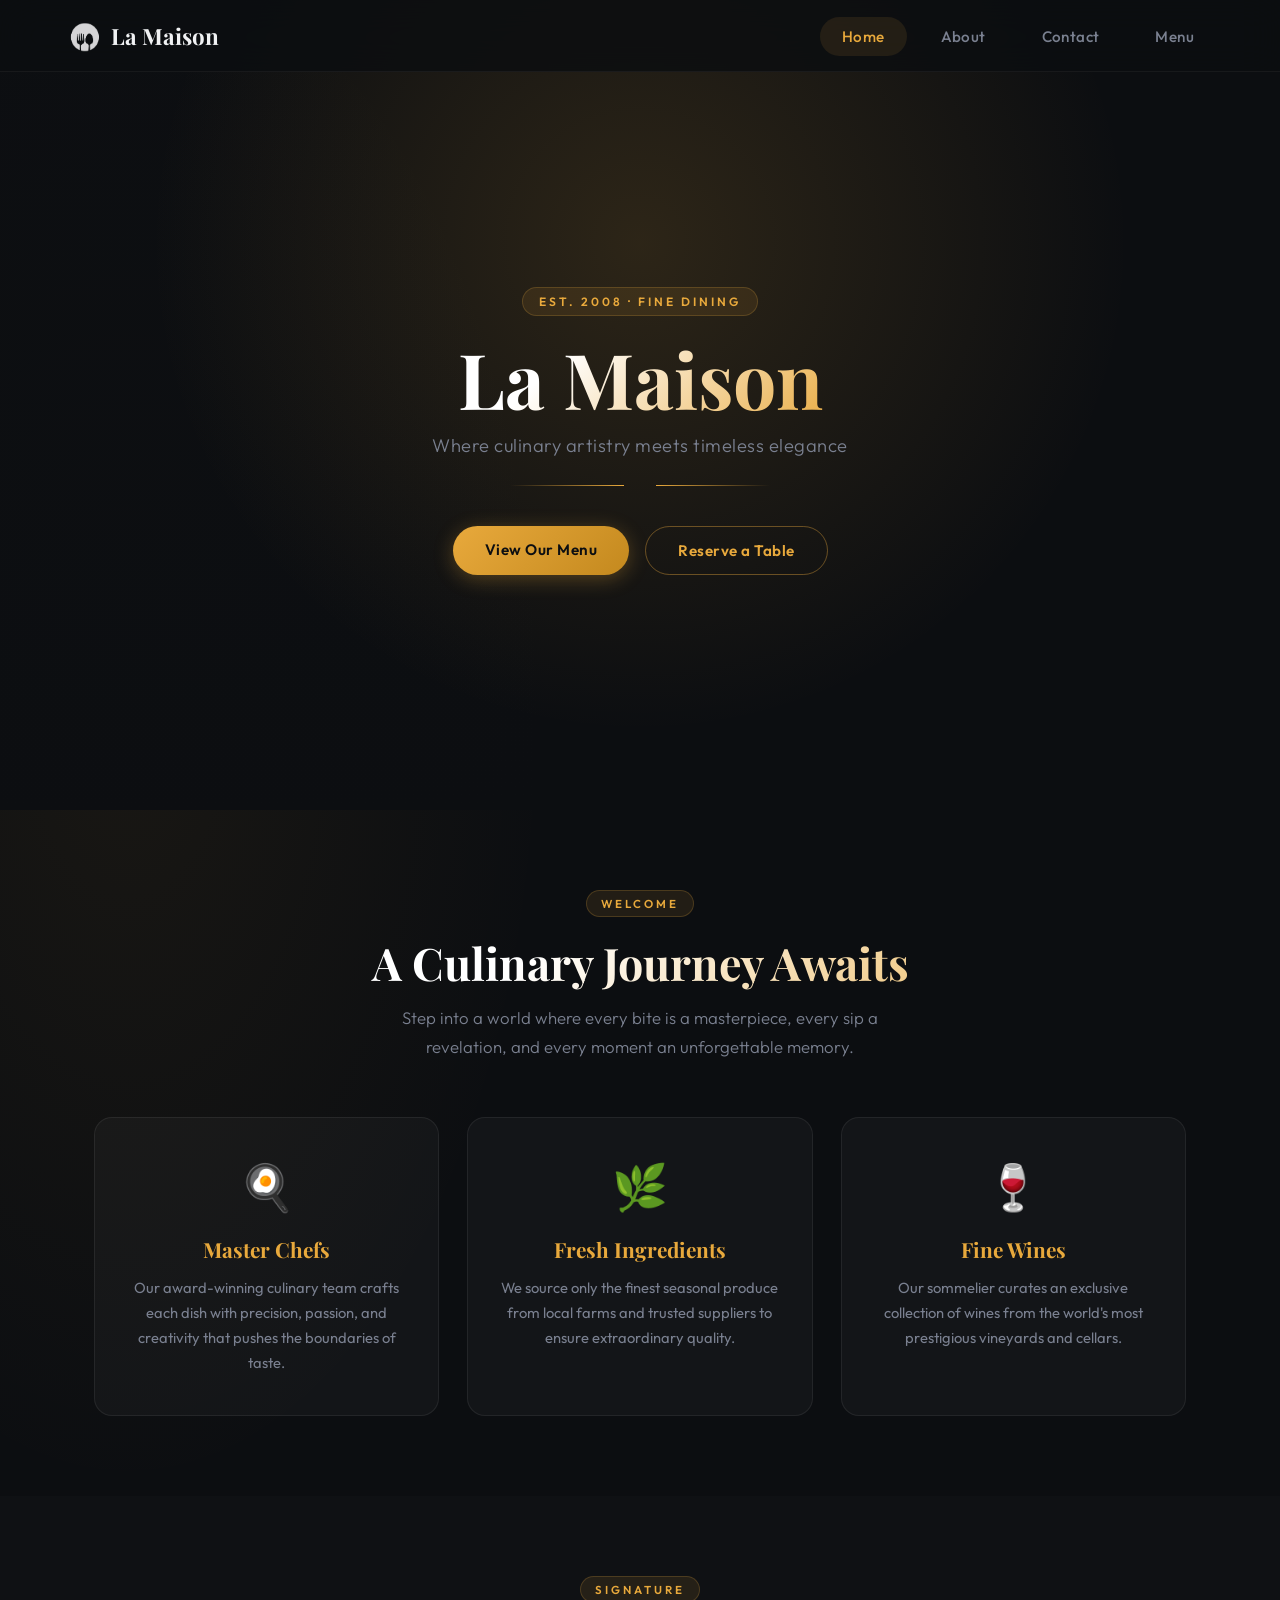
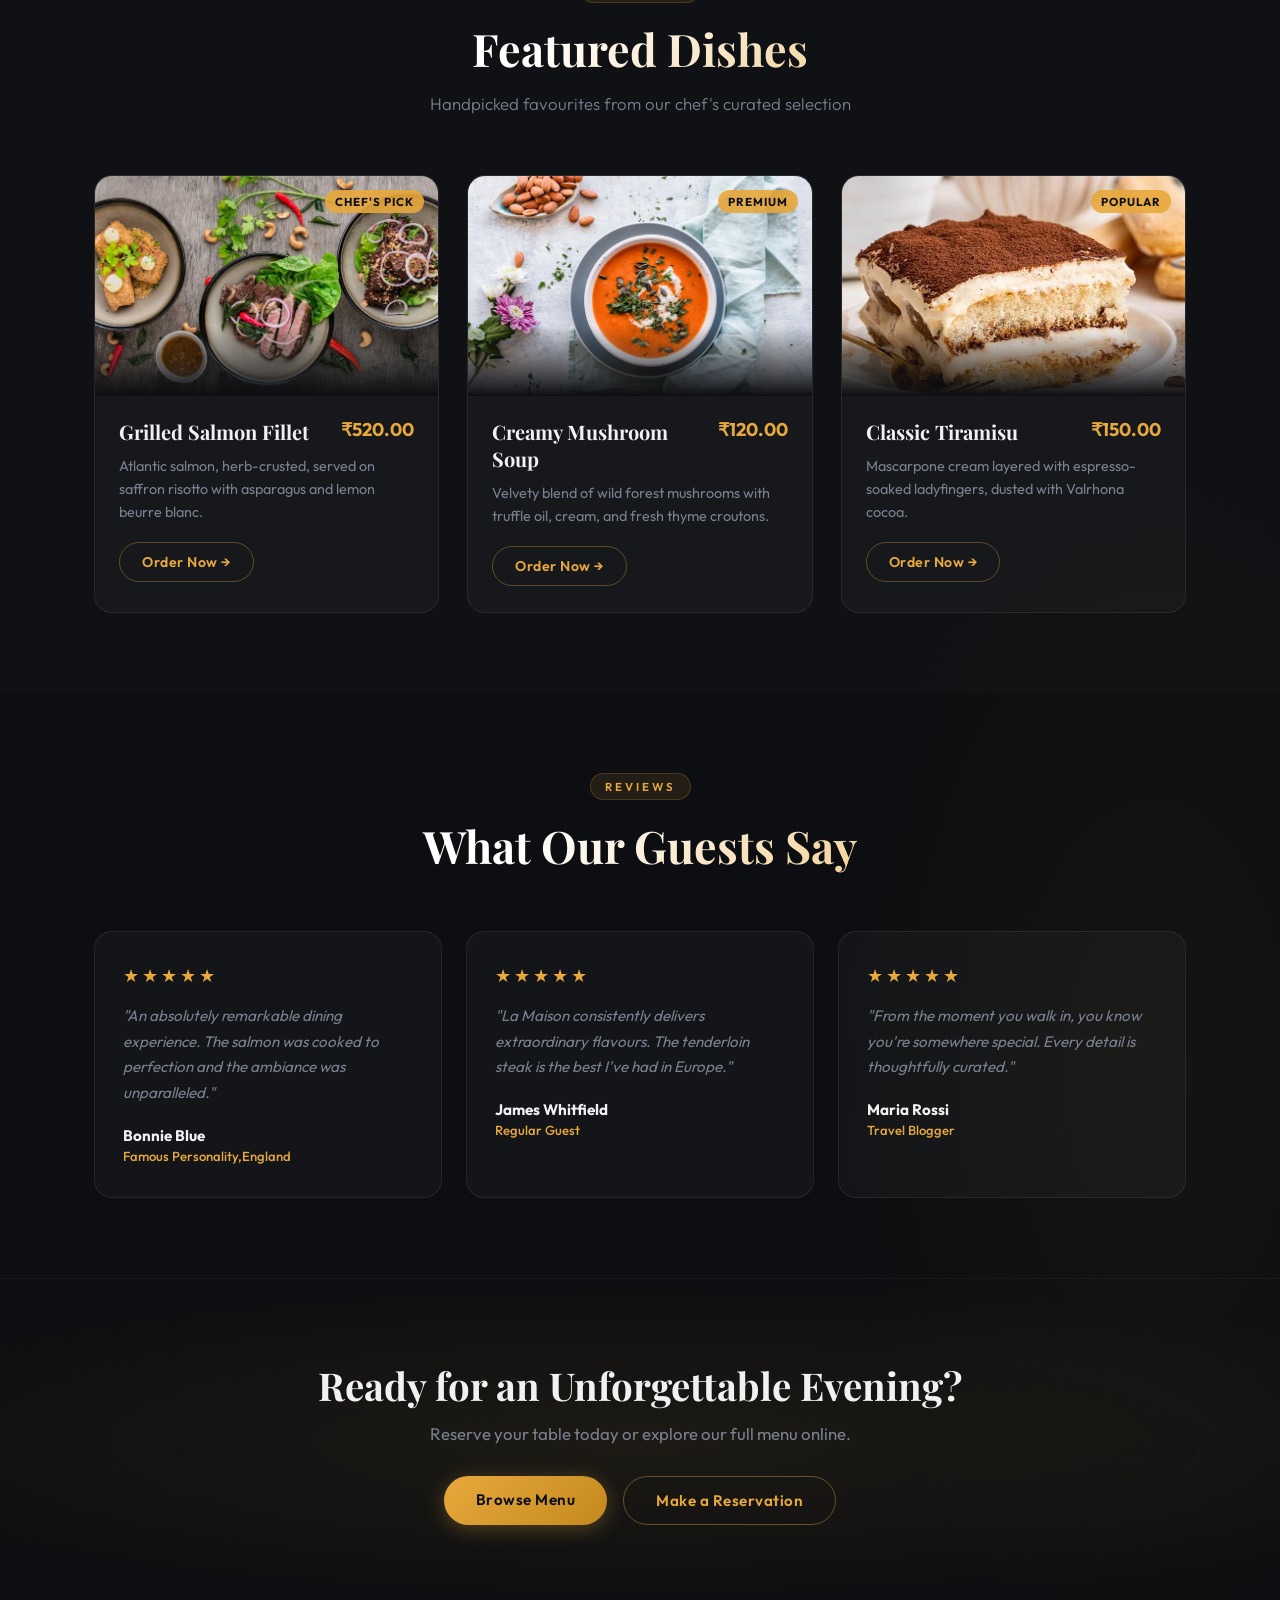
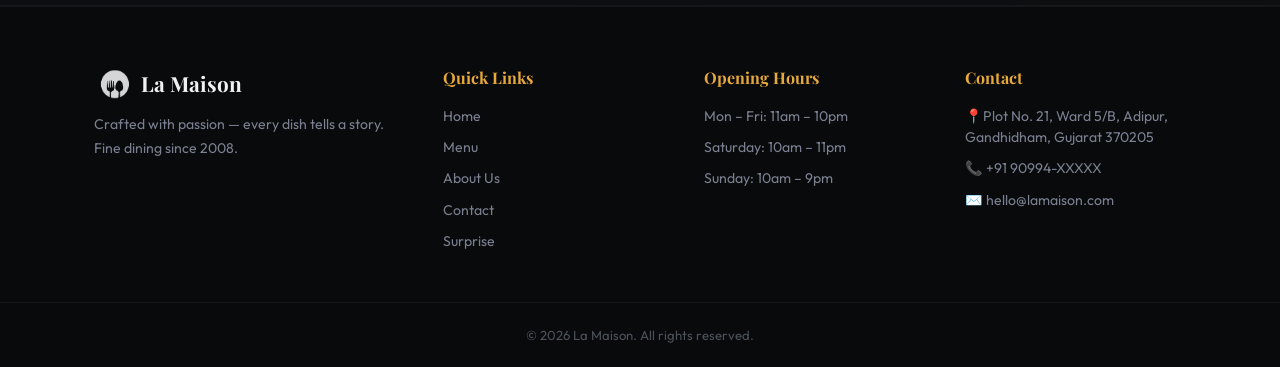
==== commit 9d23b6e3: "Quality Of Life Updates" ====
--- a/index.html
+++ b/index.html
@@ -35,14 +35,9 @@
 
             <ul class="nav-links">
                 <li><a href="index.html" class="active">Home</a></li>
-                <li><a href="Backend/menu.php">Menu</a></li>
                 <li><a href="Frontend/about.php">About</a></li>
                 <li><a href="Frontend/contact.php">Contact</a></li>
-                <li>
-                    <a href="Backend/menu.php" class="nav-order-btn">
-                        Order Now
-                    </a>
-                </li>
+                <li><a href="Backend/menu.php">Menu </a> </li>
             </ul>
         </div>
     </nav>
--- a/css/style.css
+++ b/css/style.css
@@ -112,17 +112,17 @@
     list-style: none;
     display: flex;
     align-items: center;
-    gap: 8px;
+    gap: 12px;
 }
 
 .nav-links a {
-    padding: 8px 18px;
+    padding: 10px 22px;
     border-radius: 50px;
-    font-size: 0.92rem;
+    font-size: 0.95rem;
     font-weight: 500;
     color: var(--muted);
     transition: var(--transition);
-    letter-spacing: 0.3px;
+    letter-spacing: 0.4px;
 }
 
 .nav-links a:hover {
@@ -151,25 +151,38 @@
     transform: translateY(-1px);
 }
 
-/* Mobile nav */
-@media (max-width: 768px) {
-    .nav-toggle-label { display: flex; }
+/* Mobile nav & Portrait view */
+@media (max-width: 768px), (orientation: portrait) and (max-width: 1024px) {
+    .nav-inner {
+        padding: 0 20px;
+    }
+
+    .nav-toggle-label {
+        display: flex;
+        padding: 10px;
+        margin-right: -4px;
+    }
 
     .nav-links {
         position: fixed;
         top: 0; right: 0;
-        width: 280px;
+        width: 290px;
         height: 100vh;
-        background: rgba(19,22,27,0.97);
+        background: rgba(19,22,27,0.98);
         backdrop-filter: blur(24px);
         -webkit-backdrop-filter: blur(24px);
         flex-direction: column;
         align-items: stretch;
-        padding: 100px 24px 40px;
-        gap: 4px;
-        border-left: 1px solid rgba(255,255,255,0.06);
+        padding: 110px 28px 48px;
+        gap: 14px;
+        border-left: 1px solid rgba(255,255,255,0.08);
         transform: translateX(100%);
         transition: transform 0.35s cubic-bezier(0.4,0,0.2,1);
+        box-shadow: -10px 0 40px rgba(0,0,0,0.5);
+    }
+
+    .nav-links li {
+        width: 100%;
     }
 
     .nav-toggle-checkbox:checked ~ .nav-links {
@@ -187,14 +200,17 @@
     }
 
     .nav-links a {
-        padding: 14px 18px;
+        padding: 16px 22px;
         border-radius: var(--radius-btn);
-        font-size: 1rem;
+        font-size: 1.05rem;
+        display: block;
+        letter-spacing: 0.5px;
     }
 
     .nav-order-btn {
         text-align: center;
-        margin-top: 12px;
+        margin-top: 16px;
+        padding: 14px 24px !important;
     }
 }
 
@@ -991,45 +1007,131 @@
 
 
 /* ═══════════════════════════════════════════════════════════════
-   MENU PAGE — CART SUMMARY PANEL
+   MENU PAGE — CART PILL + DRAWER
    ═══════════════════════════════════════════════════════════════ */
 
-.cart-summary {
+/* Hidden checkbox toggle */
+#cartToggle {
+    display: none;
+}
+
+/* ── Floating pill wrapper ─────────────────────────────────── */
+.cart-pill-wrap {
     position: fixed;
     bottom: 24px;
-    left: 50%;
-    transform: translateX(-50%);
-    z-index: 100;
-    width: min(560px, calc(100vw - 40px));
-}
-
-.cart-summary-inner {
-    background: rgba(19,22,27,0.92);
-    border: 1px solid rgba(232,169,60,0.25);
-    border-radius: 16px;
-    backdrop-filter: blur(24px);
-    -webkit-backdrop-filter: blur(24px);
-    box-shadow: 0 20px 60px rgba(0,0,0,0.6), 0 0 0 1px rgba(255,255,255,0.04);
+    right: 24px;
+    z-index: 999999;
+    display: flex;
+    flex-direction: column;
+    align-items: flex-end;
+    gap: 14px;
+}
+
+/* ── The pill label (acts as toggle button) ────────────────── */
+.cart-pill {
+    display: flex;
+    align-items: center;
+    gap: 10px;
+    background: linear-gradient(135deg, var(--gold) 0%, var(--gold-dark) 100%);
+    color: #0c0e11;
+    padding: 12px 20px 12px 16px;
+    border-radius: 50px;
+    cursor: pointer;
+    user-select: none;
+    font-family: var(--font-body);
+    font-weight: 700;
+    font-size: 0.95rem;
+    letter-spacing: 0.3px;
+    box-shadow: 0 6px 28px rgba(232,169,60,0.5), 0 2px 8px rgba(0,0,0,0.4);
+    transition: transform 0.2s ease, box-shadow 0.2s ease;
+    white-space: nowrap;
+}
+
+.cart-pill:hover {
+    transform: translateY(-2px);
+    box-shadow: 0 10px 36px rgba(232,169,60,0.65), 0 4px 12px rgba(0,0,0,0.5);
+}
+
+.cart-pill:active { transform: scale(0.97); }
+
+.pill-icon {
+    font-size: 1.2rem;
+    line-height: 1;
+}
+
+.pill-count {
+    background: #0c0e11;
+    color: var(--gold);
+    font-size: 0.75rem;
+    font-weight: 800;
+    min-width: 22px;
+    height: 22px;
+    border-radius: 50%;
+    display: flex;
+    align-items: center;
+    justify-content: center;
+    margin-left: 2px;
+}
+
+.pill-chevron {
+    font-size: 0.7rem;
+    opacity: 0.7;
+    transition: transform 0.3s ease;
+    margin-left: 2px;
+}
+
+/* ── Cart drawer (hidden by default) ──────────────────────── */
+.cart-drawer {
+    background: #14161f;
+    border: 1px solid rgba(232,169,60,0.4);
+    border-radius: 18px;
+    box-shadow: 0 24px 64px rgba(0,0,0,0.95), 0 0 0 1px rgba(255,255,255,0.06);
+    width: min(390px, calc(100vw - 32px));
+    max-height: 0;
     overflow: hidden;
-    padding: 20px 24px;
-}
-
+    transition: max-height 0.38s cubic-bezier(0.4, 0, 0.2, 1),
+                opacity 0.28s ease,
+                transform 0.28s ease;
+    opacity: 0;
+    transform: translateY(10px);
+    pointer-events: none;
+    margin-bottom: 14px;
+}
+
+/* ── Open state ───────────────────────────────────────────── */
+#cartToggle:checked ~ .cart-pill-wrap .cart-drawer {
+    max-height: calc(88vh - 70px);
+    opacity: 1;
+    transform: translateY(0);
+    pointer-events: auto;
+    overflow-y: auto;
+}
+
+#cartToggle:checked ~ .cart-pill-wrap .cart-pill .pill-chevron {
+    transform: rotate(180deg);
+}
+
+.cart-drawer-inner {
+    padding: 20px 20px 16px;
+}
+
+/* ── Cart header row inside drawer ────────────────────────── */
 .cart-info {
     display: flex;
     align-items: center;
-    gap: 14px;
-    margin-bottom: 16px;
-    padding-bottom: 14px;
+    gap: 10px;
+    margin-bottom: 14px;
+    padding-bottom: 12px;
     border-bottom: 1px solid rgba(255,255,255,0.06);
 }
 
 .cart-count-badge {
     background: var(--gold);
     color: #0c0e11;
-    font-size: 0.8rem;
-    font-weight: 700;
-    min-width: 28px;
-    height: 28px;
+    font-size: 0.75rem;
+    font-weight: 800;
+    min-width: 26px;
+    height: 26px;
     border-radius: 50%;
     display: flex;
     align-items: center;
@@ -1038,29 +1140,34 @@
 
 .cart-label {
     font-weight: 600;
-    font-size: 1rem;
+    font-size: 0.95rem;
     flex: 1;
 }
 
 .cart-total {
-    font-size: 1.15rem;
+    font-size: 1.05rem;
     font-weight: 700;
     color: var(--gold);
 }
 
+/* ── Items list ───────────────────────────────────────────── */
 .cart-items-list {
     list-style: none;
-    margin: 0 0 16px;
+    margin: 0 0 14px;
+    max-height: 180px;
+    overflow-y: auto;
+    scrollbar-width: thin;
+    scrollbar-color: rgba(232,169,60,0.3) transparent;
 }
 
 .cart-items-list li {
     display: flex;
     justify-content: space-between;
     align-items: center;
-    padding: 7px 0;
+    padding: 6px 0;
     border-bottom: 1px solid rgba(255,255,255,0.04);
-    font-size: 0.9rem;
-    gap: 10px;
+    font-size: 0.88rem;
+    gap: 8px;
 }
 
 .cart-items-list li:last-child { border-bottom: none; }
@@ -1072,8 +1179,8 @@
 
 .cart-item-qty {
     color: var(--muted);
-    font-size: 0.85rem;
-    min-width: 30px;
+    font-size: 0.82rem;
+    min-width: 28px;
     text-align: center;
 }
 
@@ -1081,7 +1188,7 @@
     color: var(--gold);
     font-weight: 600;
     white-space: nowrap;
-    min-width: 65px;
+    min-width: 60px;
     text-align: right;
 }
 
@@ -1100,8 +1207,8 @@
     border-radius: 8px;
     color: var(--text);
     font-family: var(--font-body);
-    font-size: 0.95rem;
-    padding: 12px 16px;
+    font-size: 0.9rem;
+    padding: 11px 14px;
     outline: none;
     width: 100%;
     transition: border-color 0.2s;
@@ -1115,9 +1222,9 @@
     color: #0c0e11;
     border: none;
     border-radius: var(--radius-btn);
-    padding: 14px;
+    padding: 13px;
     font-family: var(--font-body);
-    font-size: 1rem;
+    font-size: 0.95rem;
     font-weight: 700;
     cursor: pointer;
     letter-spacing: 0.5px;
@@ -1143,9 +1250,9 @@
     border-radius: var(--radius-btn);
     color: var(--error);
     font-family: var(--font-body);
-    font-size: 0.85rem;
+    font-size: 0.82rem;
     font-weight: 500;
-    padding: 10px;
+    padding: 9px;
     cursor: pointer;
     transition: var(--transition);
     opacity: 0.7;
@@ -1624,7 +1731,7 @@
 
     .footer-inner { grid-template-columns: 1fr; gap: 28px; }
 
-    .cart-summary { bottom: 12px; }
+    .cart-pill-wrap { bottom: 16px; right: 16px; }
 
     .contact-form-wrap { padding: 28px 20px; }
 
@@ -1633,3 +1740,1218 @@
 
     .featured-grid { grid-template-columns: 1fr; }
 }
+
+
+/* ═══════════════════════════════════════════════════════════════
+   ADMIN PANEL
+   ═══════════════════════════════════════════════════════════════ */
+
+.adm-wrap {
+    max-width: 1200px;
+    margin: 0 auto;
+    padding: 0 20px 80px;
+}
+
+/* ── Stat Cards ────────────────────────────────────────────── */
+.adm-stats {
+    display: grid;
+    grid-template-columns: repeat(auto-fit, minmax(200px, 1fr));
+    gap: 18px;
+    margin-bottom: 32px;
+}
+
+.adm-stat-card {
+    background: var(--card-bg);
+    border: 1px solid var(--card-border);
+    border-radius: var(--radius-card);
+    padding: 24px 22px;
+    display: flex;
+    align-items: center;
+    gap: 16px;
+    transition: var(--transition);
+    position: relative;
+    overflow: hidden;
+}
+
+.adm-stat-card::before {
+    content: '';
+    position: absolute;
+    inset: 0;
+    background: linear-gradient(135deg, rgba(232,169,60,0.04), transparent 60%);
+    opacity: 0;
+    transition: var(--transition);
+}
+
+.adm-stat-card:hover {
+    transform: translateY(-4px);
+    border-color: rgba(232,169,60,0.2);
+    box-shadow: 0 12px 32px rgba(0,0,0,0.3);
+}
+
+.adm-stat-card:hover::before { opacity: 1; }
+
+.adm-stat-icon {
+    font-size: 2rem;
+    width: 52px;
+    height: 52px;
+    display: flex;
+    align-items: center;
+    justify-content: center;
+    border-radius: 14px;
+    background: var(--gold-10);
+    border: 1px solid var(--gold-20);
+    flex-shrink: 0;
+}
+
+.adm-stat-info {
+    display: flex;
+    flex-direction: column;
+    position: relative;
+    z-index: 1;
+}
+
+.adm-stat-value {
+    font-size: 1.8rem;
+    font-weight: 700;
+    font-family: var(--font-display);
+    color: var(--text);
+    line-height: 1.1;
+}
+
+.adm-stat-label {
+    font-size: 0.82rem;
+    color: var(--muted);
+    font-weight: 500;
+    letter-spacing: 0.5px;
+    margin-top: 2px;
+}
+
+/* ── Toolbar ───────────────────────────────────────────────── */
+.adm-toolbar {
+    display: flex;
+    justify-content: space-between;
+    align-items: center;
+    flex-wrap: wrap;
+    gap: 16px;
+    margin-bottom: 24px;
+}
+
+.adm-toolbar-right {
+    display: flex;
+    align-items: center;
+    gap: 14px;
+    flex-wrap: wrap;
+}
+
+.adm-filter-group {
+    display: flex;
+    gap: 8px;
+    flex-wrap: wrap;
+}
+
+.adm-add-btn {
+    padding: 12px 24px !important;
+    font-size: 0.92rem !important;
+    white-space: nowrap;
+    border: none;
+    cursor: pointer;
+}
+
+/* ── Table ─────────────────────────────────────────────────── */
+.adm-table-wrap {
+    background: var(--card-bg);
+    border: 1px solid var(--card-border);
+    border-radius: var(--radius-card);
+    overflow: hidden;
+    backdrop-filter: blur(8px);
+    -webkit-backdrop-filter: blur(8px);
+}
+
+.adm-table {
+    width: 100%;
+    border-collapse: collapse;
+    font-size: 0.9rem;
+}
+
+.adm-table thead th {
+    background: rgba(232,169,60,0.08);
+    color: var(--gold);
+    font-weight: 600;
+    padding: 14px 16px;
+    text-align: left;
+    font-size: 0.78rem;
+    letter-spacing: 1px;
+    text-transform: uppercase;
+    border-bottom: 1px solid rgba(255,255,255,0.06);
+    white-space: nowrap;
+}
+
+.adm-table tbody tr {
+    border-bottom: 1px solid rgba(255,255,255,0.04);
+    transition: background 0.2s;
+}
+
+.adm-table tbody tr:last-child { border-bottom: none; }
+
+.adm-table tbody tr:hover {
+    background: rgba(232,169,60,0.04);
+}
+
+.adm-table tbody td {
+    padding: 12px 16px;
+    color: var(--muted);
+    vertical-align: middle;
+}
+
+.adm-row-hidden {
+    opacity: 0.5;
+}
+
+.adm-row-hidden:hover {
+    opacity: 0.85;
+}
+
+/* Table: Thumbnail */
+.th-img { width: 64px; }
+
+.adm-thumb {
+    width: 56px;
+    height: 56px;
+    border-radius: 10px;
+    overflow: hidden;
+    border: 1px solid var(--card-border);
+    flex-shrink: 0;
+}
+
+.adm-thumb img {
+    width: 100%;
+    height: 100%;
+    object-fit: cover;
+}
+
+/* Table: Name cell */
+.adm-name-cell {
+    display: flex;
+    flex-direction: column;
+    gap: 2px;
+}
+
+.adm-name-cell strong {
+    color: var(--text);
+    font-size: 0.95rem;
+}
+
+.adm-item-id {
+    font-size: 0.75rem;
+    color: rgba(122,128,144,0.6);
+    font-family: monospace;
+}
+
+/* Table: Category badge */
+.adm-cat-badge {
+    display: inline-block;
+    background: rgba(232,169,60,0.08);
+    border: 1px solid rgba(232,169,60,0.15);
+    color: var(--gold);
+    padding: 3px 10px;
+    border-radius: 50px;
+    font-size: 0.78rem;
+    font-weight: 600;
+    letter-spacing: 0.3px;
+}
+
+/* Table: Veg/Non-Veg badge */
+.adm-badge-pill {
+    display: inline-flex;
+    align-items: center;
+    gap: 4px;
+    font-size: 0.78rem;
+    font-weight: 500;
+    padding: 3px 10px;
+    border-radius: 50px;
+}
+
+.badge-veg {
+    background: rgba(46,213,115,0.1);
+    border: 1px solid rgba(46,213,115,0.2);
+    color: var(--success);
+}
+
+.badge-nonveg {
+    background: rgba(255,71,87,0.1);
+    border: 1px solid rgba(255,71,87,0.2);
+    color: var(--error);
+}
+
+/* Table: Sort order */
+.td-sort {
+    font-family: monospace;
+    font-size: 0.85rem;
+    color: var(--muted) !important;
+}
+
+/* ── Visibility Toggle ─────────────────────────────────────── */
+.adm-toggle-form {
+    display: inline;
+}
+
+.adm-toggle {
+    display: inline-flex;
+    align-items: center;
+    gap: 8px;
+    cursor: pointer;
+    background: none;
+    border: none;
+    font-family: var(--font-body);
+    font-size: 0.8rem;
+    font-weight: 600;
+    padding: 4px;
+    transition: var(--transition);
+}
+
+.toggle-track {
+    width: 40px;
+    height: 22px;
+    border-radius: 11px;
+    position: relative;
+    transition: var(--transition);
+    flex-shrink: 0;
+}
+
+.toggle-knob {
+    position: absolute;
+    top: 3px;
+    width: 16px;
+    height: 16px;
+    border-radius: 50%;
+    transition: var(--transition);
+}
+
+.toggle-on .toggle-track {
+    background: rgba(46,213,115,0.25);
+    border: 1px solid rgba(46,213,115,0.4);
+}
+
+.toggle-on .toggle-knob {
+    background: var(--success);
+    left: 21px;
+    box-shadow: 0 2px 6px rgba(46,213,115,0.4);
+}
+
+.toggle-on .toggle-label {
+    color: var(--success);
+}
+
+.toggle-off .toggle-track {
+    background: rgba(255,71,87,0.15);
+    border: 1px solid rgba(255,71,87,0.3);
+}
+
+.toggle-off .toggle-knob {
+    background: var(--error);
+    left: 3px;
+    box-shadow: 0 2px 6px rgba(255,71,87,0.3);
+}
+
+.toggle-off .toggle-label {
+    color: var(--error);
+}
+
+.adm-toggle:hover { opacity: 0.8; }
+
+/* ── Action Buttons ────────────────────────────────────────── */
+.th-actions { width: 180px; }
+
+.td-actions {
+    display: flex;
+    gap: 8px;
+    white-space: nowrap;
+}
+
+.adm-action-btn {
+    padding: 6px 14px;
+    border-radius: 8px;
+    font-family: var(--font-body);
+    font-size: 0.82rem;
+    font-weight: 600;
+    cursor: pointer;
+    border: 1px solid;
+    transition: var(--transition);
+    display: inline-flex;
+    align-items: center;
+    gap: 4px;
+    background: transparent;
+}
+
+.adm-edit-btn {
+    color: var(--gold);
+    border-color: rgba(232,169,60,0.3);
+}
+
+.adm-edit-btn:hover {
+    background: rgba(232,169,60,0.1);
+    border-color: var(--gold);
+}
+
+.adm-delete-btn {
+    color: var(--error);
+    border-color: rgba(255,71,87,0.25);
+}
+
+.adm-delete-btn:hover {
+    background: rgba(255,71,87,0.1);
+    border-color: var(--error);
+}
+
+/* ═══════════════════════════════════════════════════════════════
+   ADMIN — MODALS
+   ═══════════════════════════════════════════════════════════════ */
+
+.adm-modal-backdrop {
+    position: fixed;
+    inset: 0;
+    z-index: 1000;
+    background: rgba(0,0,0,0.7);
+    backdrop-filter: blur(8px);
+    -webkit-backdrop-filter: blur(8px);
+    display: flex;
+    align-items: center;
+    justify-content: center;
+    padding: 20px;
+    opacity: 0;
+    pointer-events: none;
+    transition: opacity 0.3s ease;
+}
+
+.adm-modal-backdrop.adm-modal-visible {
+    opacity: 1;
+    pointer-events: all;
+}
+
+.adm-modal {
+    background: var(--surface);
+    border: 1px solid var(--card-border);
+    border-radius: 20px;
+    width: 100%;
+    max-width: 620px;
+    max-height: 90vh;
+    overflow-y: auto;
+    padding: 36px;
+    position: relative;
+    box-shadow: 0 24px 80px rgba(0,0,0,0.6), 0 0 0 1px rgba(255,255,255,0.04);
+    transform: translateY(20px) scale(0.97);
+    transition: transform 0.3s ease;
+}
+
+.adm-modal-backdrop.adm-modal-visible .adm-modal {
+    transform: translateY(0) scale(1);
+}
+
+.adm-modal-sm {
+    max-width: 440px;
+    text-align: center;
+}
+
+.adm-modal-close {
+    position: absolute;
+    top: 16px;
+    right: 18px;
+    background: none;
+    border: none;
+    color: var(--muted);
+    font-size: 1.6rem;
+    cursor: pointer;
+    width: 36px;
+    height: 36px;
+    display: flex;
+    align-items: center;
+    justify-content: center;
+    border-radius: 50%;
+    transition: var(--transition);
+}
+
+.adm-modal-close:hover {
+    background: rgba(255,255,255,0.06);
+    color: var(--text);
+}
+
+.adm-modal-header {
+    margin-bottom: 28px;
+}
+
+.adm-modal-icon {
+    font-size: 2.4rem;
+    display: block;
+    margin-bottom: 12px;
+}
+
+.adm-modal-icon-danger {
+    filter: hue-rotate(0deg);
+}
+
+.adm-modal-header h3 {
+    font-family: var(--font-display);
+    font-size: 1.5rem;
+    font-weight: 700;
+    margin-bottom: 6px;
+    background: linear-gradient(135deg, #fff 40%, var(--gold) 100%);
+    -webkit-background-clip: text;
+    -webkit-text-fill-color: transparent;
+    background-clip: text;
+}
+
+.adm-modal-header p {
+    color: var(--muted);
+    font-size: 0.92rem;
+    line-height: 1.6;
+}
+
+/* ── Admin Form ────────────────────────────────────────────── */
+.adm-form {
+    display: flex;
+    flex-direction: column;
+    gap: 18px;
+}
+
+.adm-form .form-group label {
+    font-size: 0.82rem;
+    font-weight: 600;
+    letter-spacing: 0.5px;
+    color: var(--muted);
+    text-transform: uppercase;
+    margin-bottom: 4px;
+    display: block;
+}
+
+.adm-form .form-group input,
+.adm-form .form-group textarea,
+.adm-form .form-group select {
+    background: rgba(255,255,255,0.04);
+    border: 1px solid rgba(255,255,255,0.08);
+    border-radius: 8px;
+    color: var(--text);
+    font-family: var(--font-body);
+    font-size: 0.95rem;
+    padding: 12px 16px;
+    outline: none;
+    transition: border-color 0.2s;
+    width: 100%;
+}
+
+.adm-form .form-group select {
+    cursor: pointer;
+    appearance: none;
+    background-image: url("data:image/svg+xml,%3Csvg xmlns='http://www.w3.org/2000/svg' width='12' height='8' fill='%237a8090'%3E%3Cpath d='M1 1l5 5 5-5'/%3E%3C/svg%3E");
+    background-repeat: no-repeat;
+    background-position: right 14px center;
+    padding-right: 36px;
+}
+
+.adm-form .form-group select option {
+    background: var(--surface);
+    color: var(--text);
+}
+
+.adm-form .form-group input:focus,
+.adm-form .form-group textarea:focus,
+.adm-form .form-group select:focus {
+    border-color: rgba(232,169,60,0.4);
+}
+
+.adm-form .form-group input::placeholder,
+.adm-form .form-group textarea::placeholder {
+    color: rgba(122,128,144,0.5);
+}
+
+.adm-form .form-group textarea {
+    resize: vertical;
+    min-height: 80px;
+}
+
+.field-hint {
+    display: block;
+    font-size: 0.75rem;
+    color: rgba(122,128,144,0.6);
+    margin-top: 4px;
+}
+
+/* ── Checkbox ──────────────────────────────────────────────── */
+.adm-checkbox-label {
+    display: flex !important;
+    align-items: center;
+    gap: 10px;
+    cursor: pointer;
+    padding-top: 26px;
+    text-transform: none !important;
+    font-size: 0.92rem !important;
+    letter-spacing: 0 !important;
+    color: var(--text) !important;
+}
+
+.adm-checkbox-label input[type="checkbox"] {
+    display: none;
+}
+
+.adm-checkbox-custom {
+    width: 22px;
+    height: 22px;
+    border: 2px solid rgba(255,255,255,0.15);
+    border-radius: 6px;
+    position: relative;
+    transition: var(--transition);
+    flex-shrink: 0;
+}
+
+.adm-checkbox-label input:checked + .adm-checkbox-custom {
+    background: var(--gold);
+    border-color: var(--gold);
+}
+
+.adm-checkbox-label input:checked + .adm-checkbox-custom::after {
+    content: '✓';
+    position: absolute;
+    top: 50%;
+    left: 50%;
+    transform: translate(-50%, -50%);
+    color: #0c0e11;
+    font-size: 0.8rem;
+    font-weight: 700;
+}
+
+/* ── Image Upload ──────────────────────────────────────────── */
+.adm-upload-area {
+    position: relative;
+    border: 2px dashed rgba(255,255,255,0.1);
+    border-radius: 12px;
+    overflow: hidden;
+    transition: var(--transition);
+    cursor: pointer;
+    min-height: 140px;
+}
+
+.adm-upload-area:hover,
+.adm-upload-dragover {
+    border-color: rgba(232,169,60,0.4);
+    background: rgba(232,169,60,0.04);
+}
+
+.adm-upload-area input[type="file"] {
+    position: absolute;
+    inset: 0;
+    opacity: 0;
+    cursor: pointer;
+    width: 100%;
+    height: 100%;
+}
+
+.adm-upload-prompt {
+    display: flex;
+    flex-direction: column;
+    align-items: center;
+    justify-content: center;
+    padding: 30px 20px;
+    gap: 8px;
+    color: var(--muted);
+    font-size: 0.9rem;
+}
+
+.upload-icon {
+    font-size: 2rem;
+    opacity: 0.6;
+}
+
+.upload-hint {
+    font-size: 0.78rem;
+    color: rgba(122,128,144,0.5);
+}
+
+.adm-upload-preview {
+    position: relative;
+    padding: 12px;
+}
+
+.adm-upload-preview img {
+    width: 100%;
+    max-height: 200px;
+    object-fit: cover;
+    border-radius: 8px;
+}
+
+.adm-upload-remove {
+    position: absolute;
+    top: 18px;
+    right: 18px;
+    width: 28px;
+    height: 28px;
+    background: rgba(255,71,87,0.9);
+    border: none;
+    border-radius: 50%;
+    color: white;
+    font-size: 0.9rem;
+    cursor: pointer;
+    display: flex;
+    align-items: center;
+    justify-content: center;
+    transition: var(--transition);
+    z-index: 2;
+}
+
+.adm-upload-remove:hover {
+    background: var(--error);
+    transform: scale(1.1);
+}
+
+.adm-current-img {
+    display: flex;
+    align-items: center;
+    gap: 10px;
+    margin-top: 8px;
+}
+
+.adm-current-img img {
+    width: 48px;
+    height: 48px;
+    object-fit: cover;
+    border-radius: 8px;
+    border: 1px solid var(--card-border);
+}
+
+/* ── Form Actions ──────────────────────────────────────────── */
+.adm-form-actions {
+    display: flex;
+    gap: 12px;
+    justify-content: flex-end;
+    margin-top: 8px;
+    padding-top: 18px;
+    border-top: 1px solid rgba(255,255,255,0.05);
+}
+
+.adm-form-actions .btn {
+    cursor: pointer;
+}
+
+/* ── Delete Confirm Button ─────────────────────────────────── */
+.adm-delete-confirm-btn {
+    background: linear-gradient(135deg, var(--error) 0%, #d63031 100%);
+    color: white;
+    border: none;
+    border-radius: var(--radius-btn);
+    padding: 14px 28px;
+    font-family: var(--font-body);
+    font-size: 0.95rem;
+    font-weight: 700;
+    cursor: pointer;
+    transition: var(--transition);
+    box-shadow: 0 4px 18px rgba(255,71,87,0.3);
+}
+
+.adm-delete-confirm-btn:hover {
+    box-shadow: 0 6px 26px rgba(255,71,87,0.45);
+    transform: translateY(-1px);
+}
+
+/* ── Scrollbar for modal ───────────────────────────────────── */
+.adm-modal::-webkit-scrollbar {
+    width: 6px;
+}
+
+.adm-modal::-webkit-scrollbar-track {
+    background: transparent;
+}
+
+.adm-modal::-webkit-scrollbar-thumb {
+    background: rgba(255,255,255,0.08);
+    border-radius: 3px;
+}
+
+.adm-modal::-webkit-scrollbar-thumb:hover {
+    background: rgba(255,255,255,0.15);
+}
+
+/* ── Admin Responsive ──────────────────────────────────────── */
+@media (max-width: 1024px) {
+    .adm-table-wrap {
+        overflow-x: auto;
+    }
+
+    .adm-table {
+        min-width: 800px;
+    }
+}
+
+@media (max-width: 768px) {
+    .adm-toolbar {
+        flex-direction: column;
+        align-items: stretch;
+    }
+
+    .adm-toolbar-right {
+        flex-direction: column;
+        align-items: stretch;
+    }
+
+    .adm-filter-group {
+        justify-content: center;
+    }
+
+    .adm-add-btn {
+        text-align: center;
+    }
+
+    .adm-stats {
+        grid-template-columns: 1fr 1fr;
+    }
+
+    .adm-modal {
+        padding: 24px;
+        margin: 10px;
+    }
+
+    .adm-form-actions {
+        flex-direction: column;
+    }
+
+    .adm-form-actions .btn {
+        width: 100%;
+        text-align: center;
+    }
+}
+
+@media (max-width: 480px) {
+    .adm-stats {
+        grid-template-columns: 1fr;
+    }
+}
+
+/* ═══════════════════════════════════════════════════════════════
+   PHONE RATIO & MOBILE RESPONSIVE OPTIMIZATIONS
+   ═══════════════════════════════════════════════════════════════ */
+
+/* Tablet & Mobile Layout Fixes (<= 768px) */
+@media (max-width: 768px) {
+    .container {
+        padding: 0 20px;
+    }
+
+    .section {
+        padding: 60px 0;
+    }
+
+    .section-header {
+        margin-bottom: 40px;
+    }
+
+    .about-story-grid {
+        grid-template-columns: 1fr;
+        gap: 32px;
+    }
+
+    .about-story-grid.reverse .about-story-text {
+        order: initial;
+    }
+
+    .about-story-img img {
+        height: 280px;
+    }
+
+    .contact-grid {
+        grid-template-columns: 1fr;
+        gap: 32px;
+    }
+
+    .contact-form-wrap {
+        padding: 30px 24px;
+    }
+
+    .featured-grid,
+    .menu-container {
+        grid-template-columns: repeat(auto-fit, minmax(260px, 1fr));
+        gap: 20px;
+    }
+}
+
+/* Phone Aspect Ratio & Compact High-Density Boxes (<= 540px) */
+@media (max-width: 540px) {
+    :root {
+        --nav-height: 64px;
+    }
+
+    .container {
+        padding: 0 14px;
+    }
+
+    .section {
+        padding: 36px 0;
+    }
+
+    .section-header {
+        margin-bottom: 24px;
+    }
+
+    /* Hero section phone optimization */
+    .home-hero {
+        min-height: auto;
+        padding: calc(var(--nav-height) + 30px) 14px 44px;
+    }
+
+    .page-hero {
+        padding: calc(var(--nav-height) + 24px) 14px 28px;
+    }
+
+    .hero-tag {
+        padding: 4px 12px;
+        font-size: 0.68rem;
+        margin-bottom: 10px;
+        letter-spacing: 2px;
+    }
+
+    .hero h1 {
+        font-size: 2.1rem;
+        margin-bottom: 8px;
+    }
+
+    .hero-subtitle {
+        font-size: 0.92rem;
+        line-height: 1.5;
+    }
+
+    .divider {
+        margin: 16px auto 0;
+    }
+
+    .hero-cta {
+        margin-top: 24px;
+        flex-direction: column;
+        width: 100%;
+        gap: 10px;
+    }
+
+    .hero-cta .btn {
+        width: 100%;
+        padding: 12px 20px;
+        font-size: 0.9rem;
+    }
+
+    /* ── High Density Compact Menu Cards for Mobile (Horizontal List Style) ── */
+    .menu-container {
+        grid-template-columns: 1fr !important;
+        gap: 12px;
+        padding: 0 12px;
+        margin-bottom: 40px;
+    }
+
+    .menu-card {
+        flex-direction: row;
+        align-items: center;
+        border-radius: 14px;
+        padding: 8px;
+    }
+
+    .img-wrapper {
+        width: 96px;
+        height: 96px;
+        border-radius: 10px;
+        flex-shrink: 0;
+        overflow: hidden;
+    }
+
+    .img-wrapper::after {
+        display: none;
+    }
+
+    .card-img {
+        width: 100%;
+        height: 100%;
+        object-fit: cover;
+    }
+
+    .badge {
+        top: 4px;
+        right: 4px;
+        font-size: 0.62rem;
+        padding: 2px 6px;
+    }
+
+    .card-body {
+        padding: 4px 10px 4px 12px;
+        display: flex;
+        flex-direction: column;
+        justify-content: center;
+        flex: 1;
+        min-width: 0;
+    }
+
+    .card-meta {
+        margin-bottom: 2px;
+        gap: 6px;
+        align-items: center;
+    }
+
+    .card-title {
+        font-size: 0.98rem;
+        white-space: nowrap;
+        overflow: hidden;
+        text-overflow: ellipsis;
+    }
+
+    .card-price {
+        font-size: 0.95rem;
+    }
+
+    .card-desc {
+        font-size: 0.78rem;
+        line-height: 1.35;
+        margin-bottom: 8px;
+        color: var(--muted);
+        display: -webkit-box;
+        -webkit-line-clamp: 2;
+        -webkit-box-orient: vertical;
+        overflow: hidden;
+    }
+
+    .add-btn {
+        padding: 7px 12px;
+        font-size: 0.8rem;
+        border-radius: 8px;
+    }
+
+    .qty-controls {
+        border-radius: 8px;
+    }
+
+    .qty-btn {
+        width: 32px;
+        height: 32px;
+        font-size: 1rem;
+    }
+
+    .qty-display {
+        padding: 4px 6px;
+        font-size: 0.88rem;
+        min-width: 30px;
+    }
+
+    /* ── Compact Feature Cards ── */
+    .features-grid {
+        grid-template-columns: 1fr !important;
+        gap: 10px;
+    }
+
+    .feature-card {
+        display: flex;
+        flex-direction: row;
+        align-items: center;
+        text-align: left;
+        padding: 14px 16px;
+        gap: 14px;
+        border-radius: 14px;
+    }
+
+    .feature-icon {
+        font-size: 1.8rem;
+        margin-bottom: 0;
+        flex-shrink: 0;
+    }
+
+    .feature-card h3 {
+        font-size: 1rem;
+        margin-bottom: 2px;
+    }
+
+    .feature-card p {
+        font-size: 0.82rem;
+        line-height: 1.4;
+    }
+
+    /* ── Compact Featured Cards ── */
+    .featured-grid {
+        grid-template-columns: 1fr !important;
+        gap: 12px;
+    }
+
+    .featured-card {
+        display: flex;
+        flex-direction: row;
+        align-items: center;
+        border-radius: 14px;
+        padding: 8px;
+    }
+
+    .featured-img-wrap {
+        width: 96px;
+        height: 96px;
+        border-radius: 10px;
+        flex-shrink: 0;
+    }
+
+    .featured-img-wrap img {
+        height: 100%;
+        width: 100%;
+    }
+
+    .featured-img-wrap::after {
+        display: none;
+    }
+
+    .featured-badge {
+        top: 4px; right: 4px;
+        font-size: 0.62rem;
+        padding: 2px 6px;
+    }
+
+    .featured-body {
+        padding: 4px 10px 4px 12px;
+        flex: 1;
+        min-width: 0;
+    }
+
+    .featured-meta {
+        margin-bottom: 2px;
+    }
+
+    .featured-meta h3 {
+        font-size: 0.98rem;
+        white-space: nowrap;
+        overflow: hidden;
+        text-overflow: ellipsis;
+    }
+
+    .featured-price {
+        font-size: 0.95rem;
+    }
+
+    .featured-body p {
+        font-size: 0.78rem;
+        line-height: 1.35;
+        margin-bottom: 6px;
+        display: -webkit-box;
+        -webkit-line-clamp: 2;
+        -webkit-box-orient: vertical;
+        overflow: hidden;
+    }
+
+    /* ── Compact Testimonial Cards ── */
+    .testimonial-grid {
+        grid-template-columns: 1fr !important;
+        gap: 10px;
+    }
+
+    .testimonial-card {
+        padding: 14px 16px;
+        border-radius: 14px;
+    }
+
+    .stars {
+        font-size: 0.9rem;
+        margin-bottom: 6px;
+    }
+
+    .testimonial-card p {
+        font-size: 0.84rem;
+        line-height: 1.45;
+        margin-bottom: 8px;
+    }
+
+    .testimonial-author strong {
+        font-size: 0.85rem;
+    }
+
+    /* ── Compact Value Cards (About Page) ── */
+    .values-grid {
+        grid-template-columns: 1fr !important;
+        gap: 10px;
+    }
+
+    .value-card {
+        display: flex;
+        flex-direction: row;
+        align-items: center;
+        padding: 14px 16px;
+        gap: 14px;
+        border-radius: 14px;
+    }
+
+    .value-number {
+        font-size: 1.6rem;
+        margin-bottom: 0;
+        flex-shrink: 0;
+        min-width: 32px;
+    }
+
+    .value-card h3 {
+        font-size: 0.98rem;
+        margin-bottom: 2px;
+    }
+
+    .value-card p {
+        font-size: 0.82rem;
+        line-height: 1.4;
+    }
+
+    /* ── Compact Contact Info Cards (Contact Page) ── */
+    .contact-info-card {
+        display: flex;
+        flex-direction: row;
+        align-items: center;
+        padding: 14px 16px;
+        gap: 14px;
+        border-radius: 14px;
+    }
+
+    .contact-icon {
+        font-size: 1.6rem;
+        margin-bottom: 0;
+        flex-shrink: 0;
+    }
+
+    .contact-info-card h3 {
+        font-size: 0.98rem;
+        margin-bottom: 2px;
+    }
+
+    .contact-info-card p {
+        font-size: 0.82rem;
+        line-height: 1.4;
+    }
+
+    .contact-form-wrap {
+        padding: 18px 16px;
+        border-radius: 14px;
+    }
+
+    .contact-form-wrap h2 {
+        font-size: 1.3rem;
+        margin-bottom: 4px;
+    }
+
+    .form-subtitle {
+        font-size: 0.84rem;
+        margin-bottom: 18px;
+    }
+
+    /* Category Nav Pills on Menu Page */
+    .category-nav {
+        gap: 6px;
+        padding: 0 10px 20px;
+    }
+
+    .cat-btn {
+        padding: 7px 14px;
+        font-size: 0.82rem;
+    }
+
+    /* Floating Cart Pill & Drawer */
+    .cart-pill-wrap {
+        right: 12px;
+        bottom: 12px;
+    }
+
+    .cart-pill {
+        padding: 9px 15px;
+        font-size: 0.85rem;
+    }
+
+    .cart-drawer {
+        width: calc(100vw - 24px);
+    }
+}
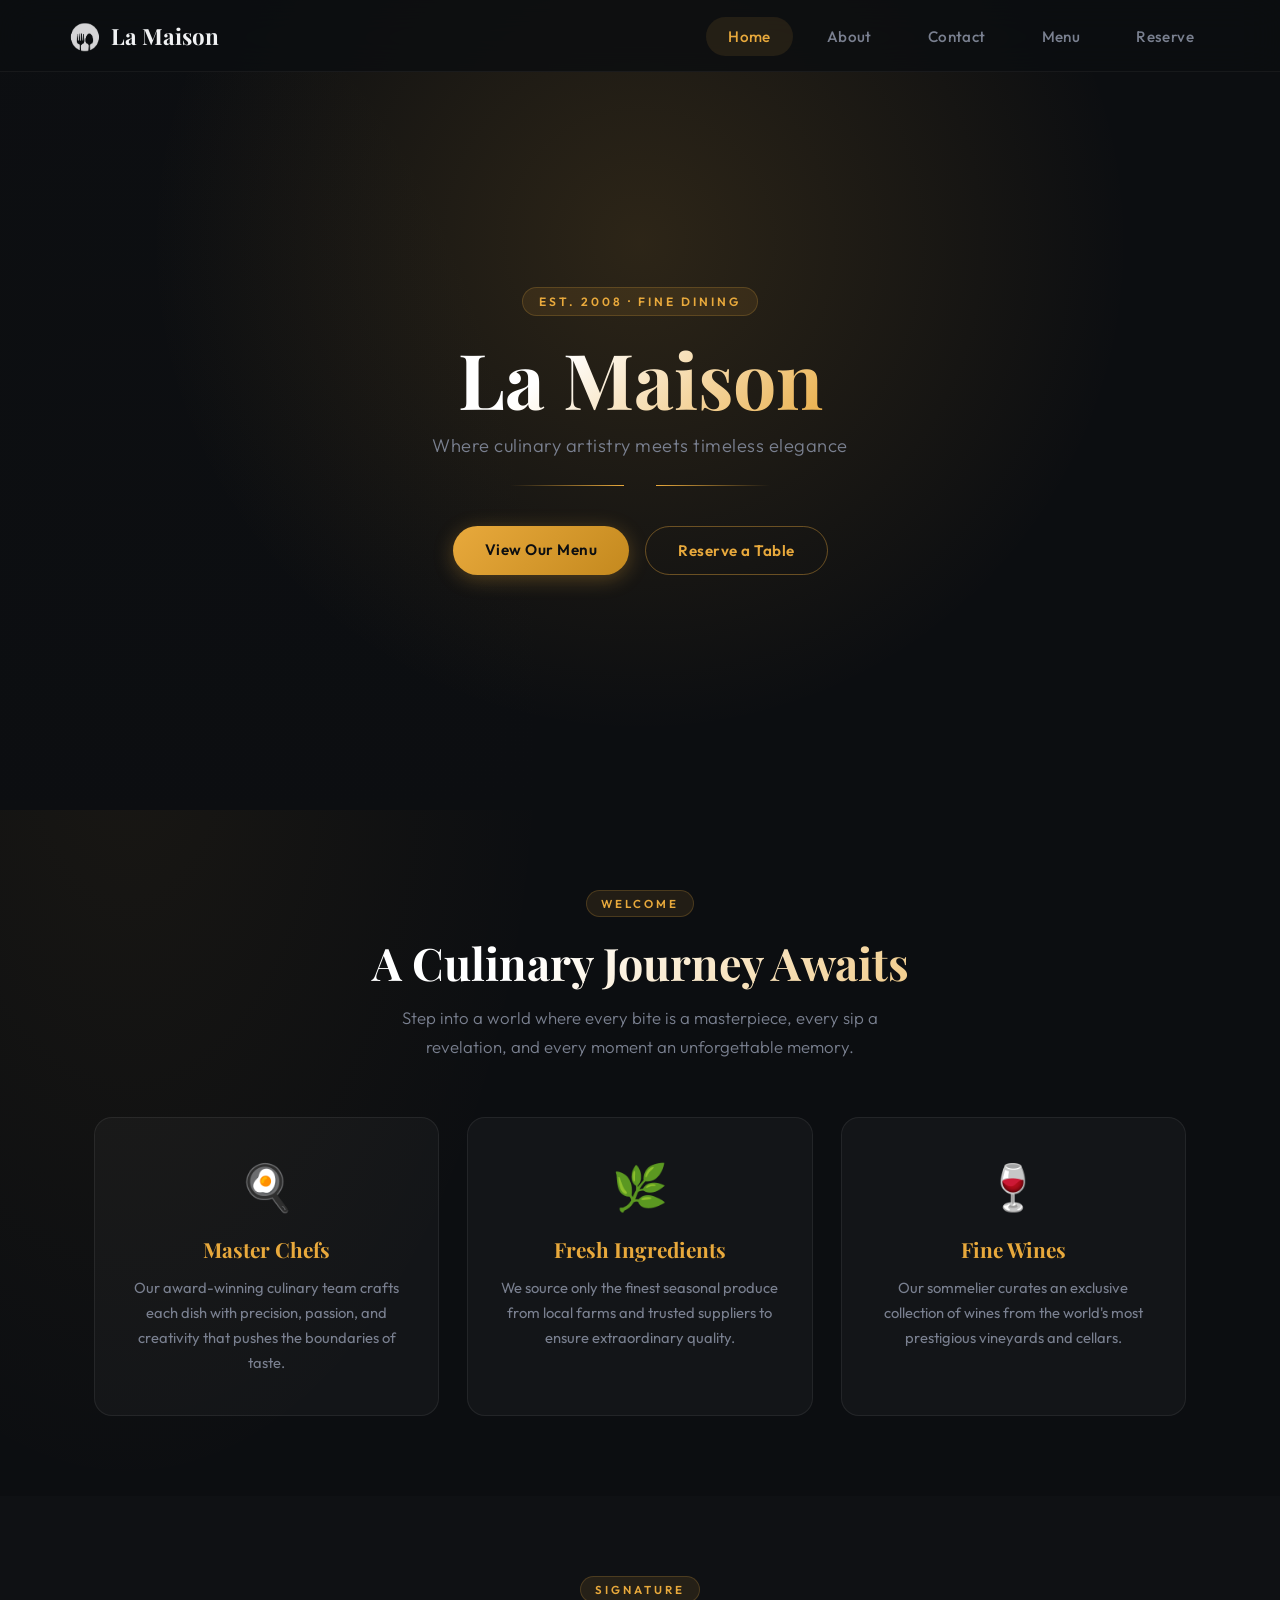
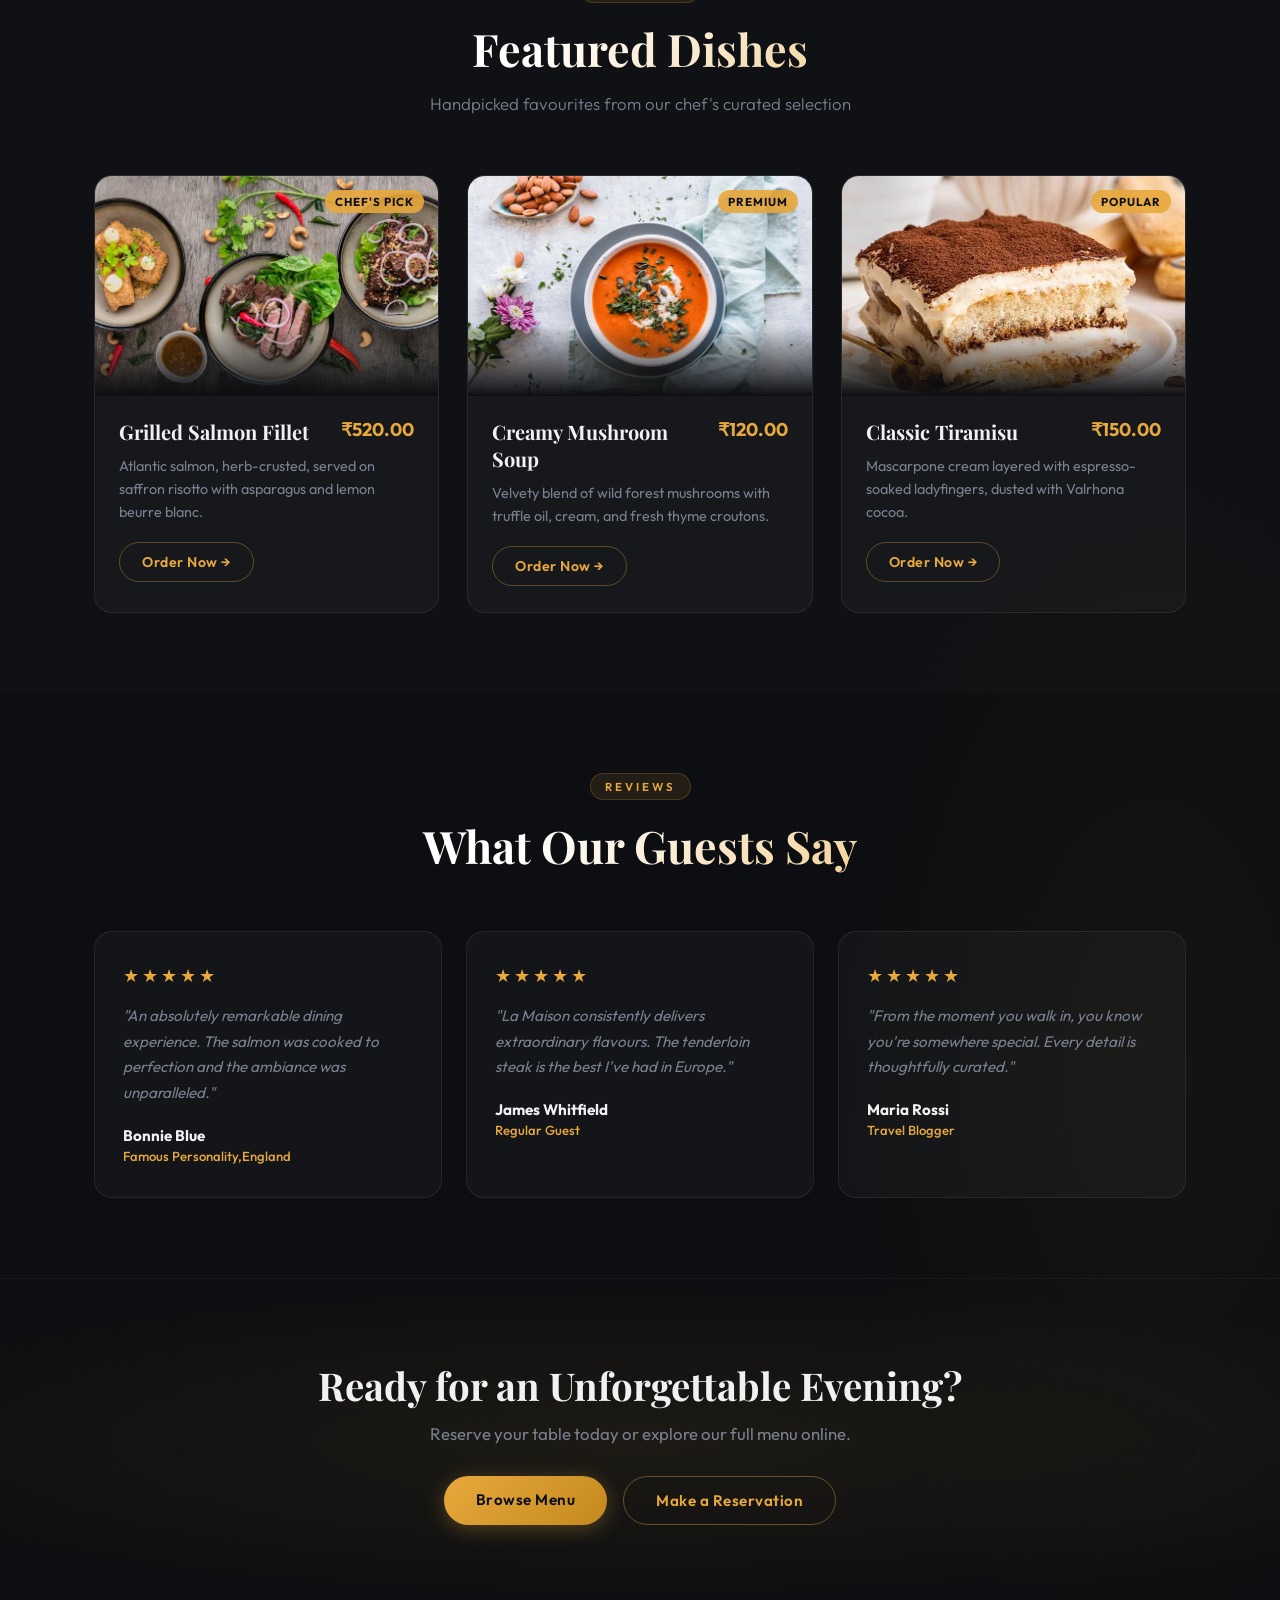
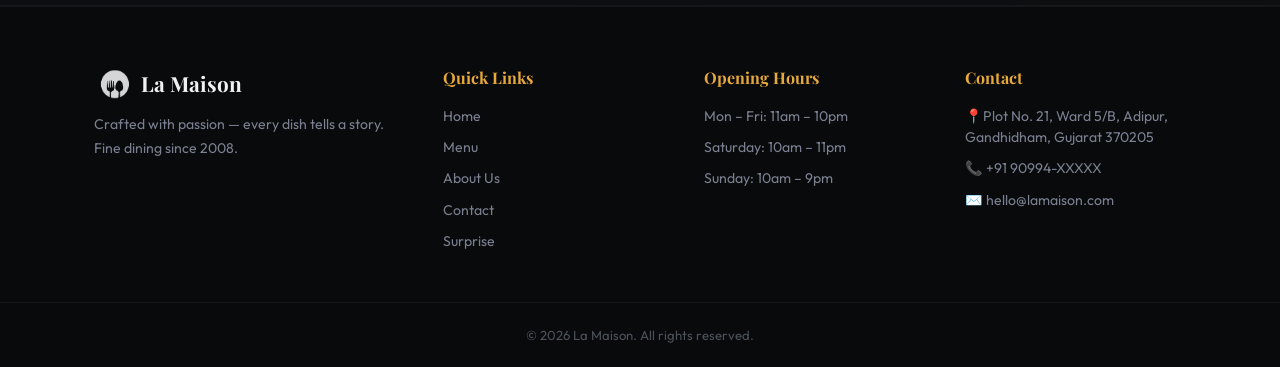
==== commit a2d0b2b0: "Table Reservation Support Added" ====
--- a/index.html
+++ b/index.html
@@ -12,7 +12,7 @@
     <link
         href="https://fonts.googleapis.com/css2?family=Outfit:wght@300;400;500;600;700&family=Playfair+Display:ital,wght@0,500;0,700;1,500&display=swap"
         rel="stylesheet">
-    <link rel="stylesheet" href="css/style.css">
+    <link rel="stylesheet" href="css/style.css?v=2.2">
 </head>
 
 <body>
@@ -38,6 +38,7 @@
                 <li><a href="Frontend/about.php">About</a></li>
                 <li><a href="Frontend/contact.php">Contact</a></li>
                 <li><a href="Backend/menu.php">Menu </a> </li>
+                <li><a href="Frontend/reservations.php">Reserve</a></li>
             </ul>
         </div>
     </nav>
@@ -52,7 +53,7 @@
             <div class="divider"><span></span></div>
             <div class="hero-cta">
                 <a href="Backend/menu.php" class="btn btn-primary">View Our Menu</a>
-                <a href="Frontend/contact.php" class="btn btn-outline">Reserve a Table</a>
+                <a href="Frontend/reservations.php" class="btn btn-outline">Reserve a Table</a>
             </div>
         </div>
     </section>
--- a/css/style.css
+++ b/css/style.css
@@ -1719,7 +1719,7 @@
     }
 }
 
-@media (max-width: 640px) {
+@media (max-width: 768px) {
     .hero { padding: calc(var(--nav-height) + 40px) 20px 50px; }
     .home-hero { padding: calc(var(--nav-height) + 60px) 20px 60px; min-height: 80vh; }
 
@@ -2517,7 +2517,7 @@
     }
 }
 
-@media (max-width: 480px) {
+@media (max-width: 600px) {
     .adm-stats {
         grid-template-columns: 1fr;
     }
@@ -2571,7 +2571,7 @@
 }
 
 /* Phone Aspect Ratio & Compact High-Density Boxes (<= 540px) */
-@media (max-width: 540px) {
+@media (max-width: 600px) {
     :root {
         --nav-height: 64px;
     }
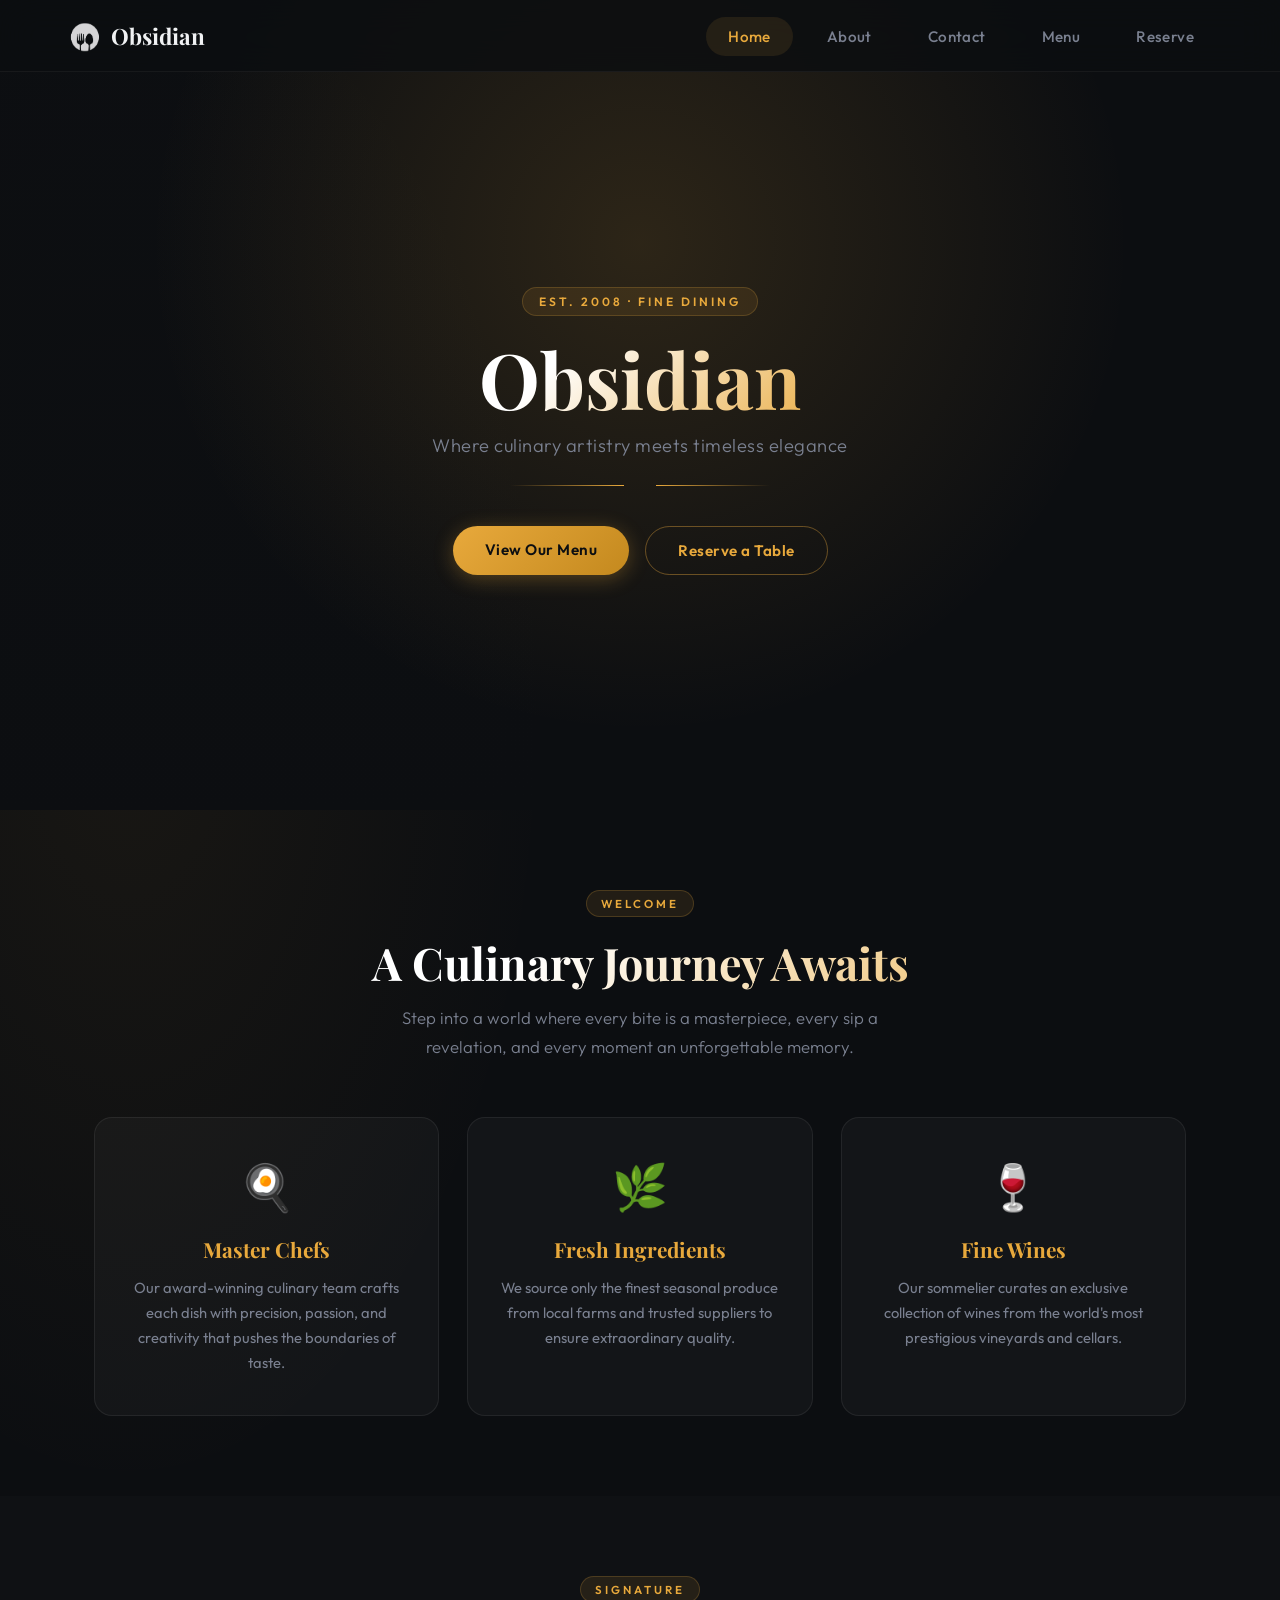
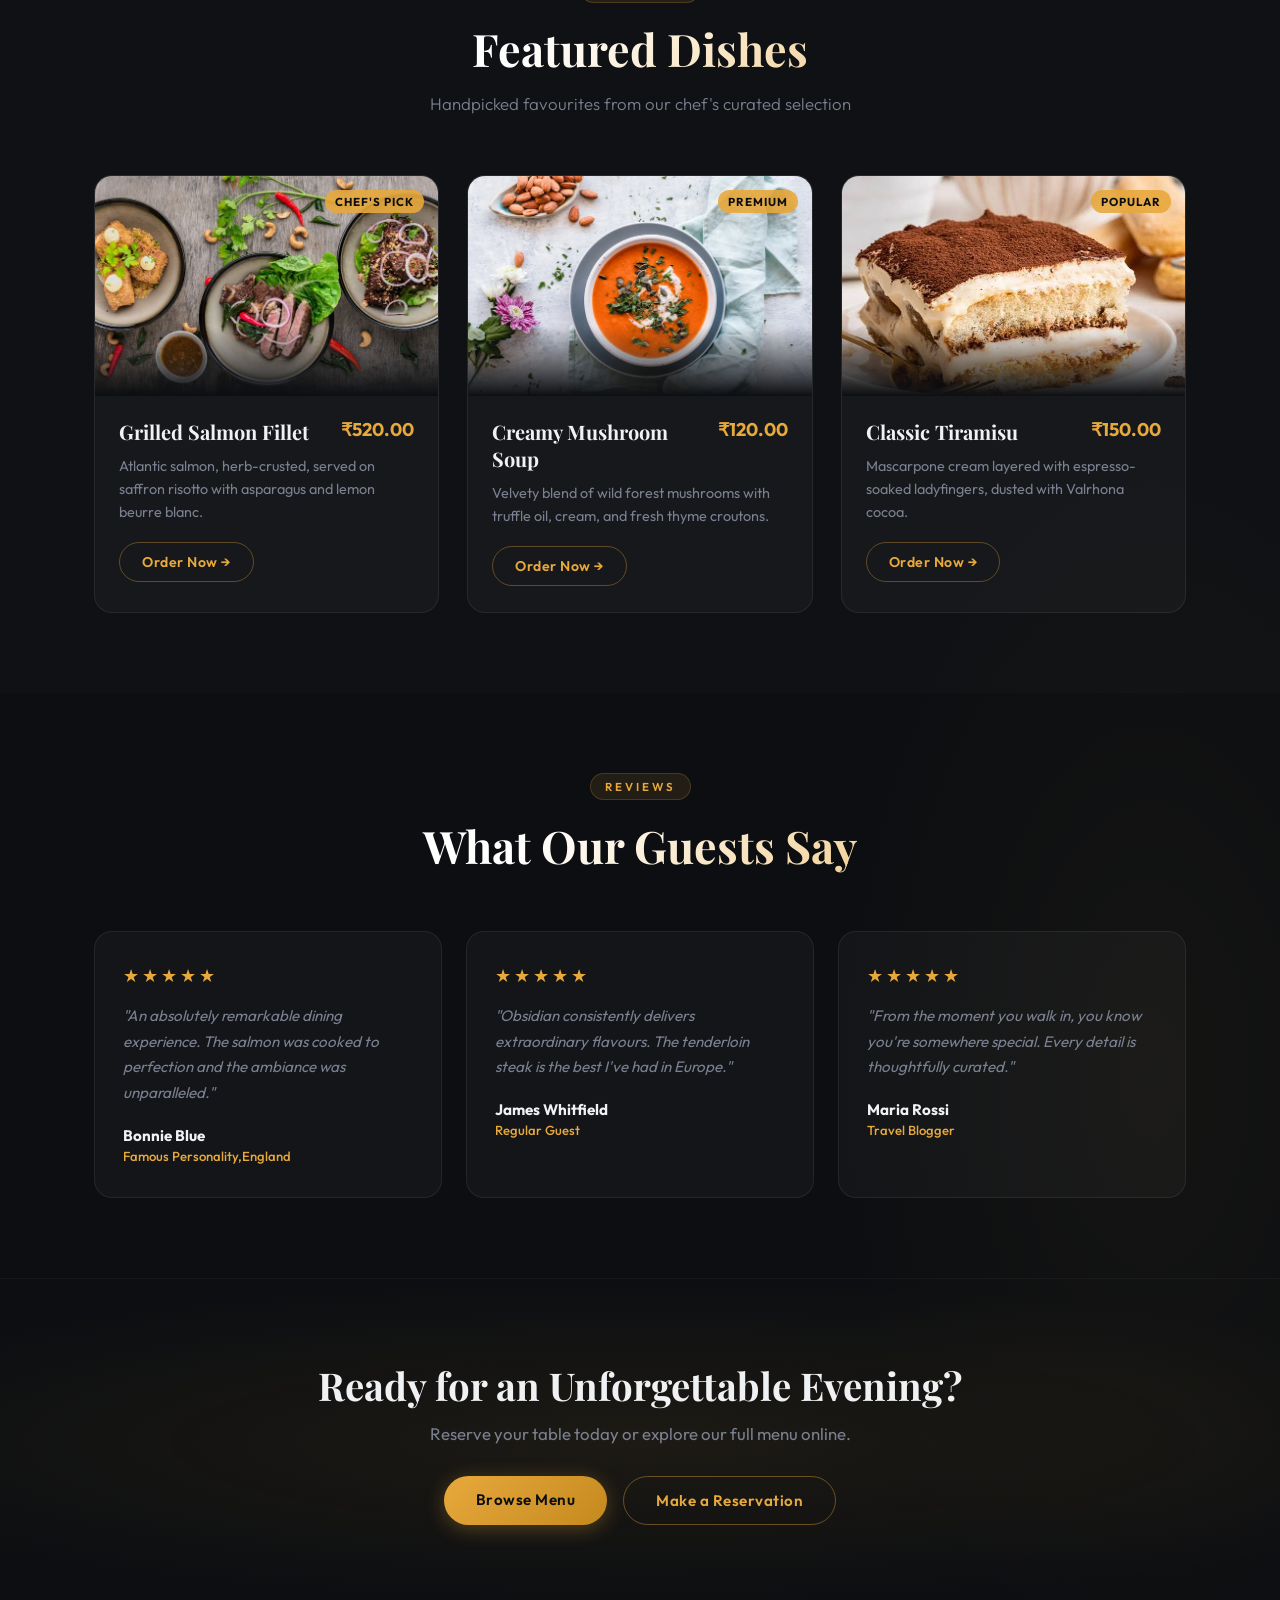
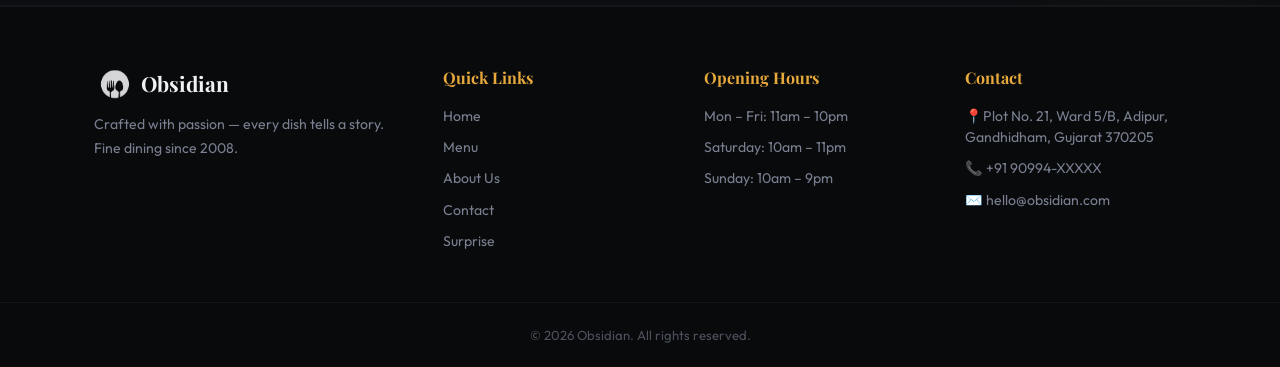
==== commit c011d322: "Table Reservation option enhanced" ====
--- a/index.html
+++ b/index.html
@@ -4,9 +4,9 @@
 <head>
     <meta charset="UTF-8">
     <meta name="viewport" content="width=device-width, initial-scale=1.0">
-    <title>La Maison — Fine Dining Restaurant</title>
+    <title>Obsidian — Fine Dining Restaurant</title>
     <meta name="description"
-        content="Welcome to La Maison. Experience exquisite fine dining with crafted dishes, premium ingredients, and an unforgettable atmosphere.">
+        content="Welcome to Obsidian. Experience exquisite fine dining with crafted dishes, premium ingredients, and an unforgettable atmosphere.">
     <link rel="preconnect" href="https://fonts.googleapis.com">
     <link rel="preconnect" href="https://fonts.gstatic.com" crossorigin>
     <link
@@ -21,8 +21,8 @@
     <nav class="main-nav">
         <div class="nav-inner">
             <a href="index.html" class="nav-logo">
-                <img src="Image_Content/image.svg" alt="La Maison Logo" class="logo-icon">
-                <span class="logo-text">La Maison</span>
+                <img src="Image_Content/image.svg" alt="Obsidian Logo" class="logo-icon">
+                <span class="logo-text">Obsidian</span>
             </a>
 
             <!-- Checkbox hack for mobile toggle (no JS) -->
@@ -48,7 +48,7 @@
         <div class="hero-overlay"></div>
         <div class="hero-content">
             <div class="hero-tag">Est. 2008 · Fine Dining</div>
-            <h1>La Maison</h1>
+            <h1>Obsidian</h1>
             <p class="hero-subtitle">Where culinary artistry meets timeless elegance</p>
             <div class="divider"><span></span></div>
             <div class="hero-cta">
@@ -175,7 +175,7 @@
                 </div>
                 <div class="testimonial-card">
                     <div class="stars">★★★★★</div>
-                    <p>"La Maison consistently delivers extraordinary flavours. The tenderloin steak is the best I've
+                    <p>"Obsidian consistently delivers extraordinary flavours. The tenderloin steak is the best I've
                         had in
                         Europe."</p>
                     <div class="testimonial-author">
@@ -213,9 +213,9 @@
         <div class="footer-inner">
             <div class="footer-col footer-brand">
                 <div class="footer-logo">
-                    <img src="Image_Content/image.svg" width="100px" height="100px" alt="La Maison Logo"
+                    <img src="Image_Content/image.svg" width="100px" height="100px" alt="Obsidian Logo"
                         class="logo-icon">
-                    <span class="logo-text">La Maison</span>
+                    <span class="logo-text">Obsidian</span>
                 </div>
                 <p>Crafted with passion — every dish tells a story. Fine dining since 2008.</p>
             </div>
@@ -245,13 +245,13 @@
                 <ul>
                     <li>📍Plot No. 21, Ward 5/B, Adipur,<br>Gandhidham, Gujarat 370205</li>
                     <li>📞 +91 90994-XXXXX</li>
-                    <li>✉️ hello@lamaison.com</li>
+                    <li>✉️ hello@obsidian.com</li>
                 </ul>
             </div>
         </div>
 
         <div class="footer-bottom">
-            <p>&copy; <span id="current-year">2026</span> La Maison. All rights reserved.</p>
+            <p>&copy; <span id="current-year">2026</span> Obsidian. All rights reserved.</p>
         </div>
     </footer>
 
--- a/css/style.css
+++ b/css/style.css
@@ -1,5 +1,5 @@
 /* ═══════════════════════════════════════════════════════════════
-   La Maison — Restaurant Website Stylesheet
+   Obsidian — Restaurant Website Stylesheet
    Pure CSS, no JavaScript dependencies
    ═══════════════════════════════════════════════════════════════ */
 
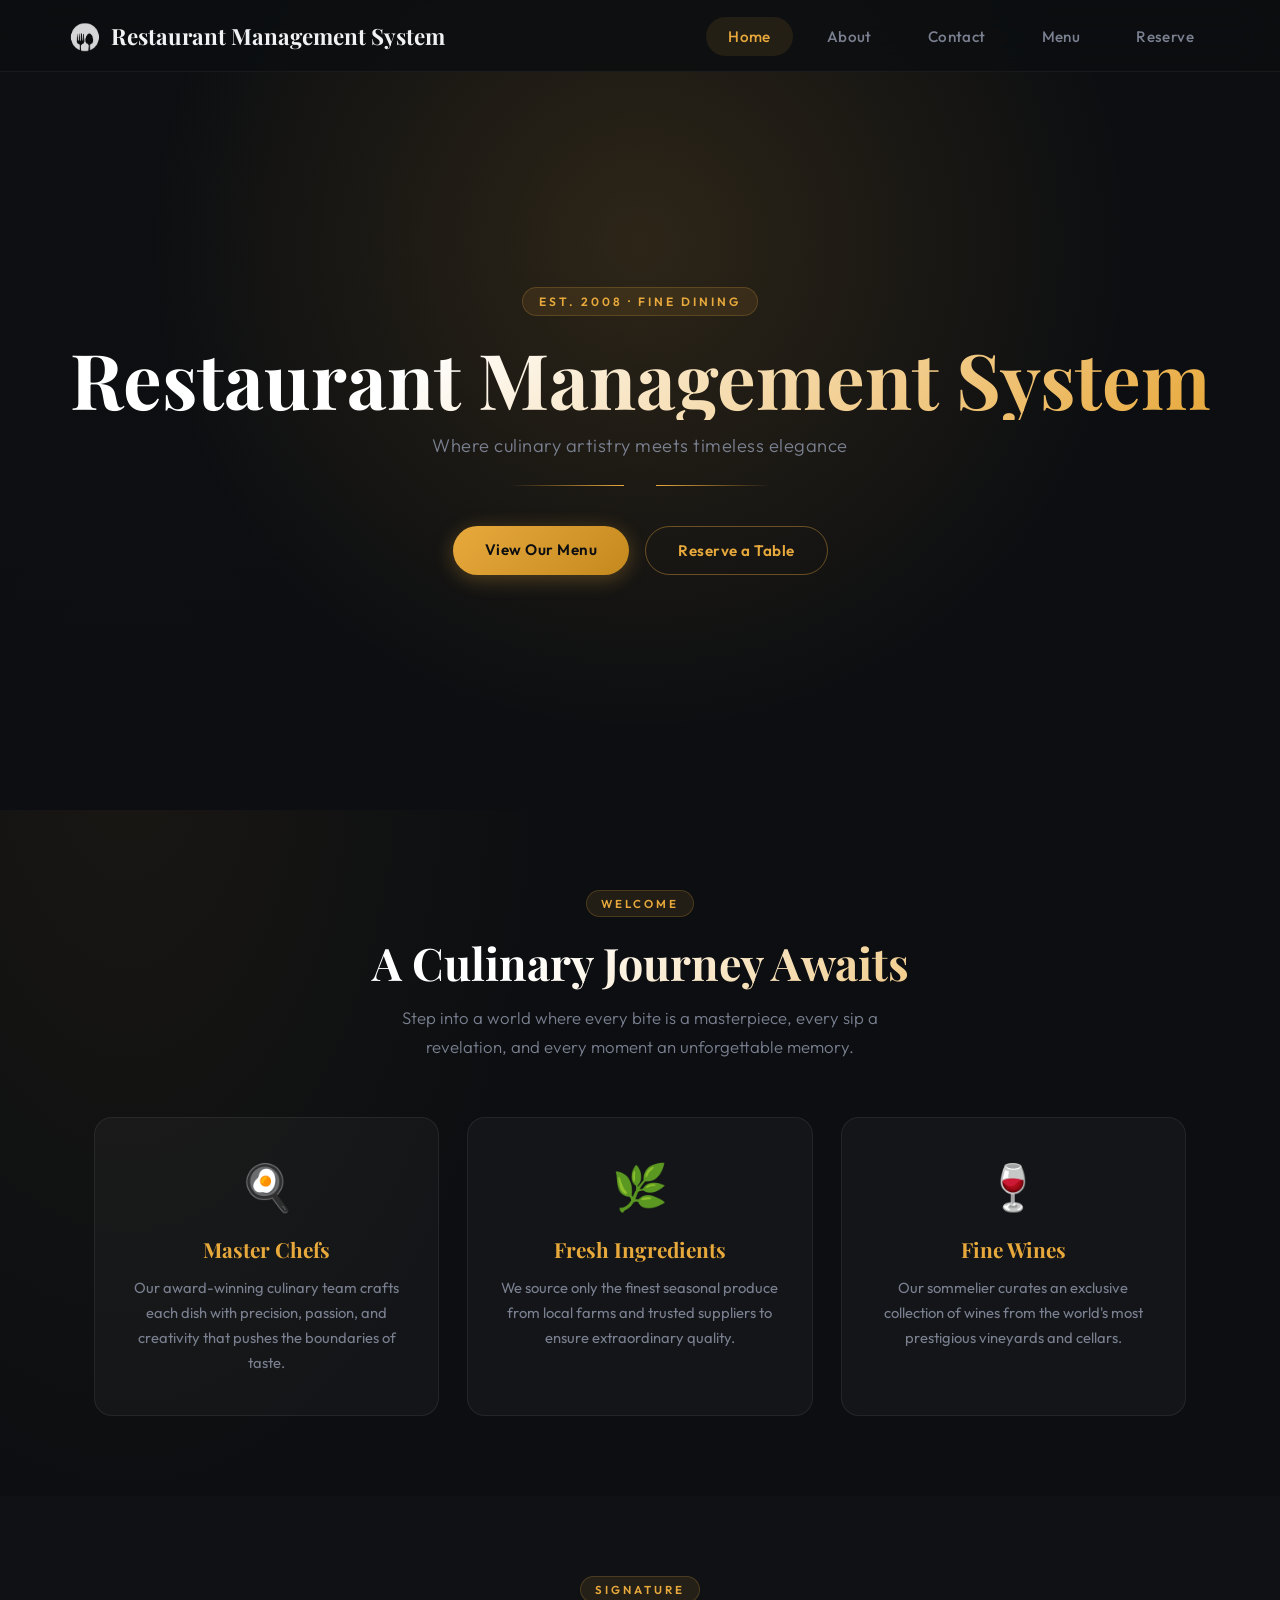
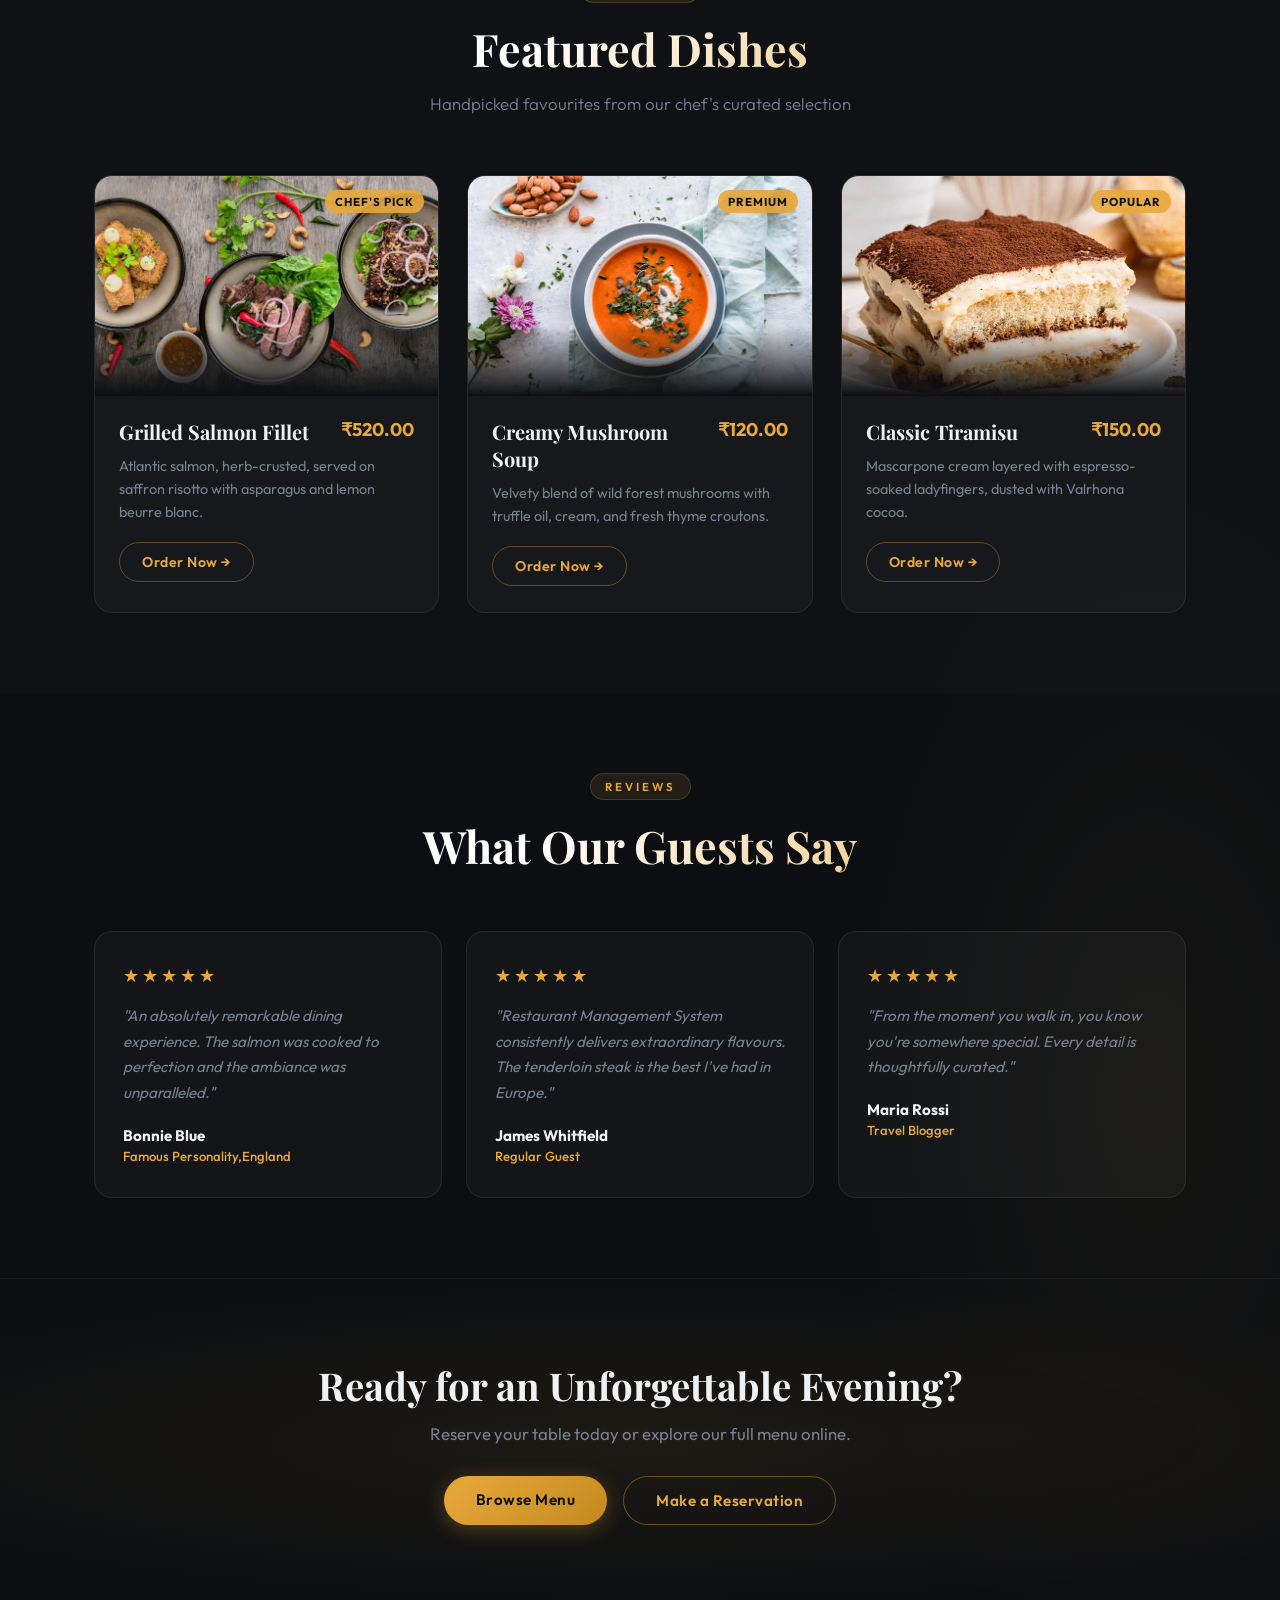
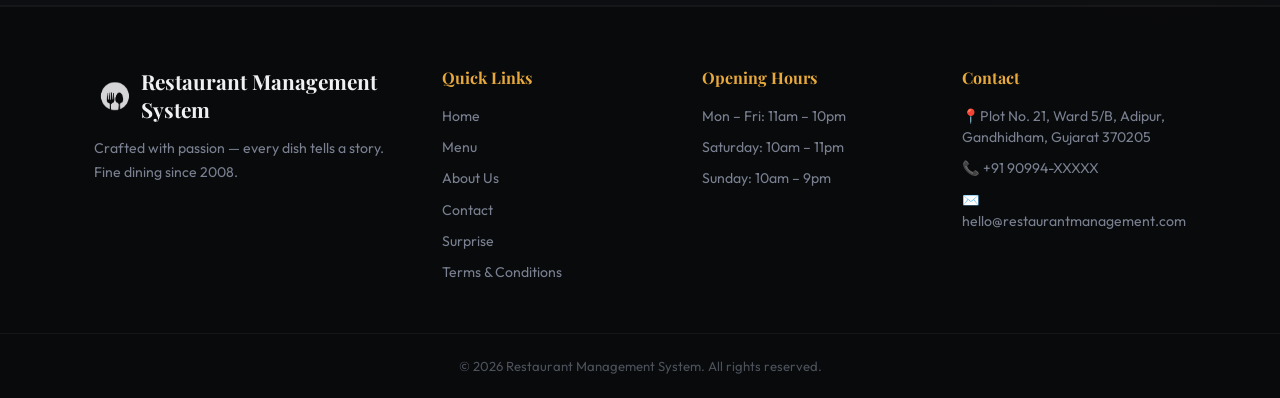
==== commit 8d9deae5: "Generic-Name and T&C added" ====
--- a/index.html
+++ b/index.html
@@ -4,9 +4,9 @@
 <head>
     <meta charset="UTF-8">
     <meta name="viewport" content="width=device-width, initial-scale=1.0">
-    <title>Obsidian — Fine Dining Restaurant</title>
+    <title>Restaurant Management System — Fine Dining Restaurant</title>
     <meta name="description"
-        content="Welcome to Obsidian. Experience exquisite fine dining with crafted dishes, premium ingredients, and an unforgettable atmosphere.">
+        content="Welcome to Restaurant Management System. Experience exquisite fine dining with crafted dishes, premium ingredients, and an unforgettable atmosphere.">
     <link rel="preconnect" href="https://fonts.googleapis.com">
     <link rel="preconnect" href="https://fonts.gstatic.com" crossorigin>
     <link
@@ -21,8 +21,8 @@
     <nav class="main-nav">
         <div class="nav-inner">
             <a href="index.html" class="nav-logo">
-                <img src="Image_Content/image.svg" alt="Obsidian Logo" class="logo-icon">
-                <span class="logo-text">Obsidian</span>
+                <img src="Image_Content/image.svg" alt="Restaurant Management System Logo" class="logo-icon">
+                <span class="logo-text">Restaurant Management System</span>
             </a>
 
             <!-- Checkbox hack for mobile toggle (no JS) -->
@@ -48,7 +48,7 @@
         <div class="hero-overlay"></div>
         <div class="hero-content">
             <div class="hero-tag">Est. 2008 · Fine Dining</div>
-            <h1>Obsidian</h1>
+            <h1>Restaurant Management System</h1>
             <p class="hero-subtitle">Where culinary artistry meets timeless elegance</p>
             <div class="divider"><span></span></div>
             <div class="hero-cta">
@@ -175,7 +175,7 @@
                 </div>
                 <div class="testimonial-card">
                     <div class="stars">★★★★★</div>
-                    <p>"Obsidian consistently delivers extraordinary flavours. The tenderloin steak is the best I've
+                    <p>"Restaurant Management System consistently delivers extraordinary flavours. The tenderloin steak is the best I've
                         had in
                         Europe."</p>
                     <div class="testimonial-author">
@@ -213,9 +213,9 @@
         <div class="footer-inner">
             <div class="footer-col footer-brand">
                 <div class="footer-logo">
-                    <img src="Image_Content/image.svg" width="100px" height="100px" alt="Obsidian Logo"
+                    <img src="Image_Content/image.svg" width="100px" height="100px" alt="Restaurant Management System Logo"
                         class="logo-icon">
-                    <span class="logo-text">Obsidian</span>
+                    <span class="logo-text">Restaurant Management System</span>
                 </div>
                 <p>Crafted with passion — every dish tells a story. Fine dining since 2008.</p>
             </div>
@@ -228,6 +228,7 @@
                     <li><a href="Frontend/about.php">About Us</a></li>
                     <li><a href="Frontend/contact.php">Contact</a></li>
                     <li><a href="Frontend/suprise.html">Surprise</a></li>
+                    <li><a href="Frontend/T&C.html">Terms & Conditions</a></li>
                 </ul>
             </div>
 
@@ -245,13 +246,13 @@
                 <ul>
                     <li>📍Plot No. 21, Ward 5/B, Adipur,<br>Gandhidham, Gujarat 370205</li>
                     <li>📞 +91 90994-XXXXX</li>
-                    <li>✉️ hello@obsidian.com</li>
+                    <li>✉️ hello@restaurantmanagement.com</li>
                 </ul>
             </div>
         </div>
 
         <div class="footer-bottom">
-            <p>&copy; <span id="current-year">2026</span> Obsidian. All rights reserved.</p>
+            <p>&copy; <span id="current-year">2026</span> Restaurant Management System. All rights reserved.</p>
         </div>
     </footer>
 
--- a/css/style.css
+++ b/css/style.css
@@ -1,5 +1,5 @@
 /* ═══════════════════════════════════════════════════════════════
-   Obsidian — Restaurant Website Stylesheet
+   Restaurant Management System — Restaurant Website Stylesheet
    Pure CSS, no JavaScript dependencies
    ═══════════════════════════════════════════════════════════════ */
 
